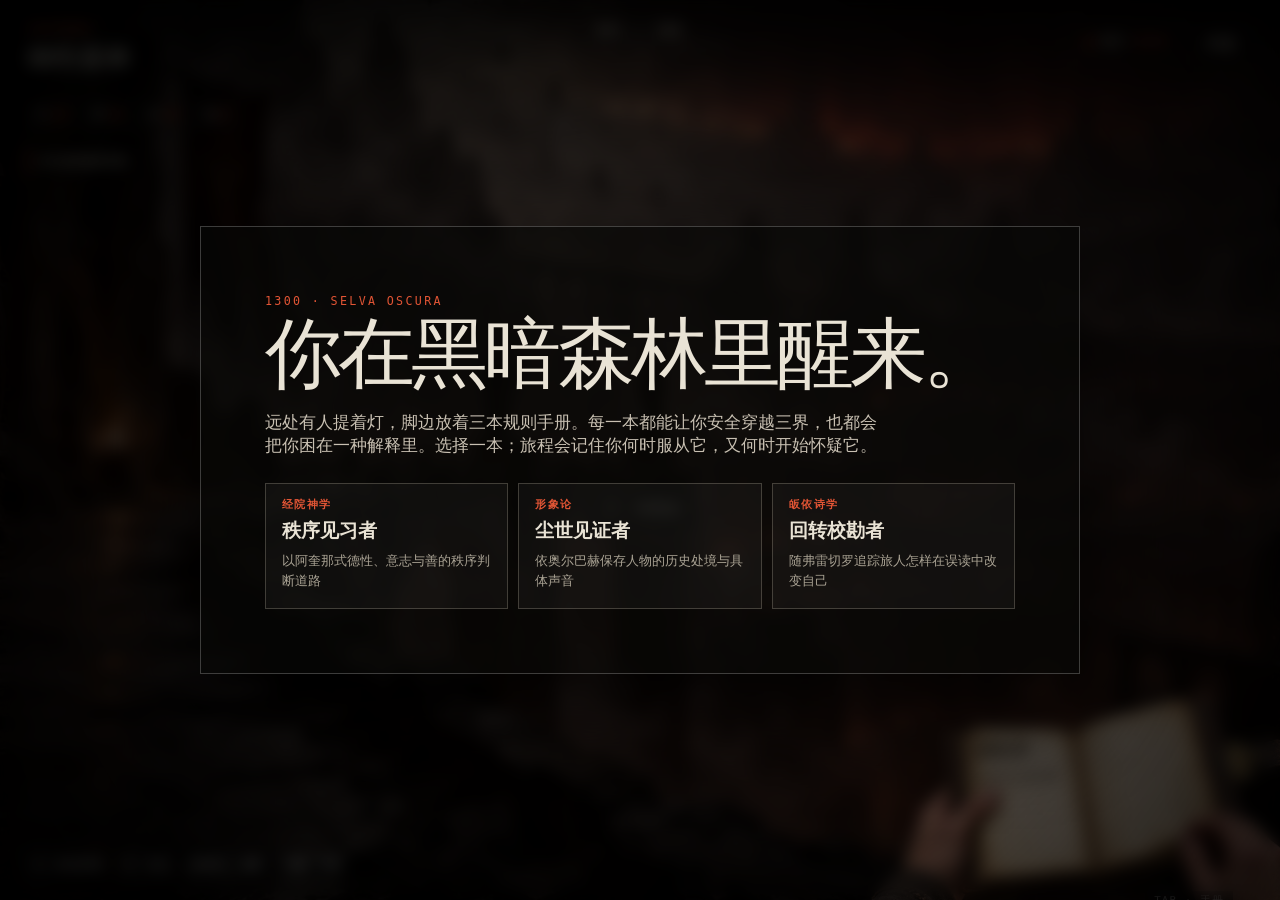
==== index.html @ 289b353b "Rewrite all canto narratives and school paths Reworks all 100 cantos into coherent scene-dialogue-ch" ====
<!doctype html>
<html lang="zh-CN">
<head>
  <meta charset="UTF-8" />
  <meta name="viewport" content="width=device-width, initial-scale=1" />
  <meta name="theme-color" content="#070706" />
  <meta name="description" content="第一人称《神曲》规则怪谈：100歌剧情演绎、人物对话、三语阅读、王维克中文全译与沉浸配乐。" />
  <title>进入此门者｜第一人称《神曲》旅程</title>
  <link rel="preload" as="image" href="assets/inferno-first-person.png" />
  <link rel="preload" as="image" href="assets/traveler-hands-manual.png" />
  <link rel="preload" as="image" href="assets/character-virgil.png" />
  <link rel="preload" as="image" href="assets/character-francesca-paolo.png" />
  <link rel="stylesheet" href="styles.css" />
  <link rel="stylesheet" href="immersive.css?v=20260920-interludes1" />
</head>
<body>
  <main class="game realm-inferno" id="game" aria-label="第一人称三界旅程">
    <div class="world" id="world" aria-hidden="true">
      <img class="world-image" id="worldImage" src="assets/inferno-first-person.png" alt="" />
      <canvas id="atmosphere"></canvas>
      <div class="depth-fog"></div><div class="vignette"></div>
    </div>

    <header class="hud-top">
      <div class="place"><span id="realmLabel">INFERNO</span><strong id="placeTitle">幽暗森林</strong></div>
      <div class="route"><span id="routeCount">001 / 100</span><i><b id="routeBar"></b></i></div>
      <div class="hud-actions">
        <button class="quiet-button sound-toggle" id="musicToggle" type="button" aria-pressed="true"><span class="sound-bars" aria-hidden="true"><i></i><i></i><i></i></span><b>配乐</b><em>开</em></button>
        <button class="quiet-button" id="openArchive" type="button">档案</button>
      </div>
    </header>

    <div class="status-orbit" aria-label="旅者状态"><span title="意志">意 <b id="willValue">55</b></span><span title="怜悯">悯 <b id="mercyValue">55</b></span><span title="辨识">识 <b id="insightValue">55</b></span><span class="burden-stat" title="旅途负担">负 <b id="burdenValue">0</b></span></div>
    <div class="school-orbit" id="schoolHud">尚未选择规则手册</div>
    <div class="reticle" aria-hidden="true"><i></i><i></i></div>

    <figure class="character-stage" id="characterStage" hidden>
      <img id="characterPortrait" src="assets/character-virgil.png" alt="" />
      <figcaption><span id="characterRole">引路人</span><strong id="characterName">维吉尔</strong></figcaption>
    </figure>

    <button class="world-prompt" id="worldPrompt" type="button"><span class="key">W</span><strong id="promptText">向前走</strong></button>

    <section class="encounter" id="encounterPanel" aria-live="polite" hidden>
      <div class="speaker-line"><span id="speakerName"></span><small id="encounterStage"></small></div>
      <div class="dialogue-trail" id="dialogueTrail"></div>
      <p class="spoken" id="spokenText"></p>
      <h1 id="encounterQuestion" hidden></h1>
      <div class="choices" id="choiceList" hidden></div>
      <div class="consequence" id="consequence" hidden>
        <p id="consequenceText"></p>
        <div><button class="text-button" id="showEvidence" type="button">翻阅本歌文本</button><button class="stay-button" id="acceptFate" type="button" hidden>留在此处</button><button class="continue-button" id="continueJourney" type="button"><span>W</span> 继续前行</button></div>
      </div>
    </section>

    <section class="interlude" id="interlude" aria-live="polite" hidden>
      <div class="interlude-rule"></div>
      <p id="interludeRoute"></p>
      <blockquote><q id="interludeQuote"></q><cite id="interludeSource"></cite></blockquote>
      <button id="interludeContinue" type="button"><span>W</span> 进入下一歌</button>
    </section>

    <button class="manual-rig" id="manualButton" type="button" aria-label="打开随身手册">
      <img src="assets/traveler-hands-manual.png" alt="你的双手正拿着一本打开的皮革手册" />
      <span class="manual-ink" id="manualInk"><b>旅程记录</b><em>尚未写入本歌判断</em></span><span class="manual-key">TAB · 手册</span>
    </button>

    <div class="movement-help"><span><b>W</b> 推进剧情</span><span><b>E</b> 交互</span><span><b>A/B/C</b> 选择</span><span><b>TAB</b> 手册</span></div>

    <aside class="compendium" id="compendium" hidden>
      <header><div><span>FIELD MANUAL</span><h2>随身手册</h2></div><button id="closeCompendium" type="button" aria-label="关闭手册">×</button></header>
      <nav aria-label="手册内容"><button class="is-active" data-panel="record" type="button">本歌记录</button><button data-panel="school" type="button">学派规则</button><button data-panel="text" type="button">三语阅读</button><button data-panel="map" type="button">百歌地图</button><button data-panel="sources" type="button">文献来源</button></nav>
      <div class="manual-panel is-active" data-manual-panel="record">
        <p class="folio" id="recordRef">INF. I</p><h3 id="recordTitle">幽暗森林</h3>
        <div class="record-dialogue" id="recordDialogue"></div>
        <p id="recordBody">本歌尚未作出判断。</p>
        <div class="school-verdict" id="schoolVerdict"><span>学派判词</span><p>选择身份后，手册会在这里留下批注。</p></div>
        <p class="fate-status" id="fateStatus">旅途负担 0 / 7</p>
        <div class="error-mark" id="errorMark" hidden><span>当前偏向</span><strong id="errorLabel"></strong></div>
      </div>
      <div class="manual-panel school-panel" data-manual-panel="school" hidden>
        <p class="folio">INTERPRETIVE PROTOCOL</p><h3 id="schoolName">学派规则</h3>
        <p class="school-scholar" id="schoolScholar"></p>
        <blockquote id="schoolThesis"></blockquote>
        <ol class="school-rules" id="schoolRules"></ol>
        <div class="school-ledger"><span id="schoolSafety"></span><span id="schoolDoubt"></span></div>
        <p class="school-warning" id="schoolWarning"></p>
      </div>
      <div class="manual-panel evidence-panel" data-manual-panel="text" hidden>
        <div class="evidence-heading"><div><p class="folio" id="textRef"></p><h3>三语阅读</h3></div><button class="text-button" id="toggleLines" type="button">展开意/英全歌</button></div>
        <details class="alignment-note"><summary>文本编排</summary><p id="alignmentState">100歌已核对</p></details>
        <section class="chinese-context"><span>本篇提要</span><p id="chineseExplanation"></p></section>
        <section class="chinese-translation" aria-labelledby="chineseTranslationTitle">
          <header><div><span id="chineseRef">王维克译 · 1949</span><h4 id="chineseTranslationTitle">散文体中文全译</h4></div><button class="text-button" id="toggleChinese" type="button">展开本篇译文</button></header>
          <p class="translation-method">王维克散文译 · 按本篇段落编排</p>
          <p class="translation-summary" id="chineseSummary"></p>
          <div class="chinese-text" id="chineseText"></div>
          <details class="translator-notes" id="translatorNotes" hidden><summary id="translatorNotesSummary">王维克译者注</summary><ol id="translatorNotesList"></ol></details>
        </section>
        <div class="language-headings" aria-hidden="true"><span>行号</span><span>意大利文原文</span><span>Longfellow 英译</span></div>
        <div class="lines" id="lineWindow"></div>
      </div>
      <div class="manual-panel" data-manual-panel="map" hidden><div class="map-head"><p>选择已抵达的歌；未抵达节点只显示标题。</p><span id="visitedCount"></span></div><div class="canto-map" id="cantoMap"></div></div>
      <div class="manual-panel sources" data-manual-panel="sources" hidden>
        <h3>版本与链接</h3>
        <p>原文、译文与研究资料入口。</p>
        <a href="https://www.gutenberg.org/ebooks/1000" target="_blank" rel="noreferrer"><strong>Project Gutenberg 1000</strong><span>意大利文《神曲》全文</span></a>
        <a href="https://www.gutenberg.org/ebooks/1004" target="_blank" rel="noreferrer"><strong>Project Gutenberg 1004</strong><span>Longfellow 英译全文</span></a>
        <a href="https://commons.wikimedia.org/wiki/File:NCL-9900010594_%E7%A5%9E%E6%9B%B2.pdf" target="_blank" rel="noreferrer"><strong>王维克译《神曲》</strong><span>商务印书馆1949年版公版扫描</span></a>
        <a href="https://www.cp.com.cn/ourselves/history/dsj.html" target="_blank" rel="noreferrer"><strong>商务印书馆大事记</strong><span>1939—1948年译本出版记录</span></a>
        <a href="https://icwar.bfsu.edu.cn/__local/C/5C/36/866BDBA2E367BA9104724E0DD99_2E299E2A_2F5A9C.pdf?e=.pdf" target="_blank" rel="noreferrer"><strong>汉译研究论文</strong><span>首个中文全译本及译本史说明</span></a>
        <a href="https://dante.princeton.edu/dante/pdp/commedia.html" target="_blank" rel="noreferrer"><strong>Princeton Dante Project</strong><span>原文、译文与评论入口</span></a>
        <a href="https://dante.dartmouth.edu/" target="_blank" rel="noreferrer"><strong>Dartmouth Dante Project</strong><span>历史评论数据库</span></a>
        <a href="https://plato.stanford.edu/entries/aquinas/" target="_blank" rel="noreferrer"><strong>Thomas Aquinas</strong><span>意志、德性与自由选择</span></a>
        <a href="https://dante.princeton.edu/cgi-bin/dante/DispMinorWork.pl?REF=XIII.20&amp;TITLE=Epist" target="_blank" rel="noreferrer"><strong>《致斯卡拉大亲王书》第十三封</strong><span>《神曲》的复义阅读传统</span></a>
        <a href="https://assets.press.princeton.edu/chapters/i10091.pdf" target="_blank" rel="noreferrer"><strong>Erich Auerbach</strong><span>形象论、历史现实与尘世人物</span></a>
        <a href="https://books.google.com/books/about/Dante.html?id=Bobx-kv6_KIC" target="_blank" rel="noreferrer"><strong>John Freccero</strong><span>《但丁：皈依的诗学》</span></a>
        <a href="https://www.gutenberg.org/files/8438/8438-h/8438-h" target="_blank" rel="noreferrer"><strong>亚里士多德《尼各马可伦理学》</strong><span>选择、德性与自由行动</span></a>
        <a href="https://www.gutenberg.org/cache/epub/3296/pg3296.html" target="_blank" rel="noreferrer"><strong>奥古斯丁《忏悔录》</strong><span>欲望、记忆与心灵回转</span></a>
        <a href="https://www.gutenberg.org/files/14328/14328-h/14328-h.htm" target="_blank" rel="noreferrer"><strong>波爱修斯《哲学的慰藉》</strong><span>命运、自由与善的秩序</span></a>
        <details class="method-note"><summary>版本说明</summary><p>意大利文与英文按篇、歌、行编排，共14,233行；王维克散文译按篇、段落编排，收录100篇、961段正文与1,691条译者注。人物与场景为依据原著空间和服饰语境制作的当代重构。</p></details>
      </div>
    </aside>

    <div class="role-gate" id="roleGate" role="dialog" aria-modal="true" aria-labelledby="gateTitle">
      <div class="gate-card"><span class="gate-kicker">1300 · SELVA OSCURA</span><h1 id="gateTitle">你在黑暗森林里醒来。</h1><p>远处有人提着灯，脚边放着三本规则手册。每一本都能让你安全穿越三界，也都会把你困在一种解释里。选择一本；旅程会记住你何时服从它，又何时开始怀疑它。</p><div class="roles"><button data-role="wanderer" type="button"><small>经院神学</small><strong>秩序见习者</strong><span>以阿奎那式德性、意志与善的秩序判断道路</span></button><button data-role="witness" type="button"><small>形象论</small><strong>尘世见证者</strong><span>依奥尔巴赫保存人物的历史处境与具体声音</span></button><button data-role="reader" type="button"><small>皈依诗学</small><strong>回转校勘者</strong><span>随弗雷切罗追踪旅人怎样在误读中改变自己</span></button></div></div>
    </div>
  </main>
  <script src="encounters.js?v=20260921-narrative1"></script><script src="app.js?v=20260921-narrative1"></script>
</body>
</html>
---- styles.css ----
:root{color-scheme:dark;--paper:#e9e3d5;--dim:#aaa394;--ink:#090908;--glass:rgba(9,9,8,.68);--line:rgba(235,226,205,.22);--accent:#e25535;--look-x:0px;--look-y:0px}*{box-sizing:border-box}html,body{margin:0;width:100%;height:100%;overflow:hidden;background:#050505;color:var(--paper);font-family:"Songti SC","Noto Serif CJK SC",Georgia,serif}button{font:inherit}.game{position:relative;width:100%;height:100svh;overflow:hidden;isolation:isolate;background:#080706}.game.realm-purgatorio{--accent:#e8ad54}.game.realm-paradiso{--accent:#f1dfad;--paper:#fffdf5;--dim:#d6d1c6}.world{position:absolute;inset:-4%;z-index:-2;overflow:hidden;transform:translate3d(var(--look-x),var(--look-y),0) scale(1.05);transition:transform .16s ease-out}.world-image{width:100%;height:100%;object-fit:cover;filter:saturate(.84) contrast(1.08) brightness(.68);transform:scale(1.03);animation:world-breathe 16s ease-in-out infinite alternate}.realm-purgatorio .world-image{filter:saturate(.88) contrast(1.02) brightness(.8)}.realm-paradiso .world-image{filter:saturate(.78) contrast(.97) brightness(.92)}.game.is-walking .world{animation:camera-step 1.15s cubic-bezier(.2,.7,.2,1)}#atmosphere{position:absolute;inset:0;width:100%;height:100%;opacity:.62}.depth-fog{position:absolute;inset:0;background:linear-gradient(180deg,rgba(2,2,2,.45),transparent 32%,transparent 60%,rgba(2,2,2,.62)),radial-gradient(circle at 50% 45%,transparent 28%,rgba(0,0,0,.38) 92%)}.vignette{position:absolute;inset:0;box-shadow:inset 0 0 18vw 6vw rgba(0,0,0,.58);pointer-events:none}.hud-top{position:absolute;top:0;left:0;right:0;z-index:8;display:grid;grid-template-columns:1fr auto 1fr;align-items:start;padding:1.5rem 1.7rem;background:linear-gradient(180deg,rgba(0,0,0,.6),transparent);text-shadow:0 2px 12px #000}.place span,.place strong{display:block}.place span{color:var(--accent);font:600 .73rem/1 ui-monospace,monospace;letter-spacing:.2em}.place strong{margin-top:.3rem;font-size:clamp(1.25rem,2vw,2.2rem);font-weight:500}.route{justify-self:center;display:grid;gap:.45rem;min-width:180px;text-align:center}.route span{font:.75rem/1 ui-monospace,monospace;letter-spacing:.2em}.route i{height:2px;background:rgba(255,255,255,.16);overflow:hidden}.route b{display:block;width:1%;height:100%;background:var(--accent);box-shadow:0 0 10px var(--accent);transition:width .5s ease}.quiet-button{justify-self:end;padding:.55rem .85rem;border:1px solid var(--line);background:rgba(0,0,0,.28);backdrop-filter:blur(10px);color:var(--paper);cursor:pointer}.quiet-button:hover{border-color:var(--accent)}.status-orbit{position:absolute;top:6.3rem;left:1.7rem;z-index:7;display:flex;gap:.45rem}.status-orbit span{display:grid;grid-template-columns:auto auto;gap:.3rem;align-items:center;padding:.35rem .5rem;border:1px solid var(--line);background:rgba(0,0,0,.34);backdrop-filter:blur(8px);font-size:.72rem}.status-orbit b{font-family:ui-monospace,monospace;color:var(--accent)}.reticle{position:absolute;left:50%;top:46%;z-index:5;width:22px;height:22px;transform:translate(-50%,-50%);opacity:.72}.reticle i{position:absolute;background:rgba(255,255,255,.8);box-shadow:0 0 8px #fff}.reticle i:first-child{left:10px;top:3px;width:1px;height:16px}.reticle i:last-child{left:3px;top:10px;width:16px;height:1px}.world-prompt{position:absolute;left:50%;top:54%;z-index:8;display:flex;align-items:center;gap:.7rem;transform:translateX(-50%);padding:.55rem .9rem;border:1px solid rgba(255,255,255,.28);background:rgba(5,5,5,.58);backdrop-filter:blur(10px);color:var(--paper);cursor:pointer;animation:prompt-pulse 2.5s ease infinite}.world-prompt:hover{border-color:var(--accent)}.world-prompt .key{display:grid;width:1.65rem;height:1.65rem;place-items:center;border:1px solid rgba(255,255,255,.38);font:700 .72rem/1 ui-monospace,monospace}.world-prompt strong{font-size:.88rem;letter-spacing:.08em}.encounter{position:absolute;left:50%;bottom:2rem;z-index:10;width:min(850px,calc(100% - 3rem));transform:translateX(-50%);padding:1.1rem 1.3rem 1.2rem;border-top:2px solid var(--accent);background:linear-gradient(110deg,rgba(7,7,6,.94),rgba(9,8,7,.76));box-shadow:0 22px 90px rgba(0,0,0,.62);backdrop-filter:blur(18px);animation:panel-rise .35s ease}.encounter[hidden]{display:none}.speaker-line{display:flex;justify-content:space-between;gap:1rem;color:var(--accent);font:.75rem/1.2 ui-monospace,monospace;letter-spacing:.12em}.speaker-line small{color:var(--dim)}.spoken{margin:.65rem 0 .3rem;font-size:clamp(1.02rem,1.45vw,1.22rem);line-height:1.72}.encounter h1{margin:.9rem 0 .8rem;font-size:clamp(1.25rem,2vw,1.75rem);font-weight:500;line-height:1.45}.choices{display:grid;grid-template-columns:repeat(3,1fr);gap:.55rem}.choices[hidden],.consequence[hidden]{display:none}.choice{position:relative;min-height:94px;padding:.75rem .8rem .7rem 2.45rem;border:1px solid var(--line);background:rgba(255,255,255,.035);color:var(--paper);text-align:left;cursor:pointer;line-height:1.45}.choice:hover,.choice:focus-visible{border-color:var(--accent);background:rgba(255,255,255,.08);outline:none}.choice span{position:absolute;top:.72rem;left:.72rem;color:var(--accent);font:700 .75rem/1 ui-monospace,monospace}.choice strong{font-size:.95rem;font-weight:500}.consequence{margin-top:.8rem;padding-top:.75rem;border-top:1px solid var(--line)}.consequence p{margin:0 0 .75rem;color:#d7d0c1;line-height:1.65}.consequence>div{display:flex;justify-content:space-between;gap:1rem}.text-button{padding:.55rem 0;border:0;background:none;color:var(--dim);cursor:pointer}.text-button:hover{color:var(--paper)}.continue-button{padding:.6rem 1rem;border:1px solid var(--accent);background:var(--accent);color:#100b07;font-weight:700;cursor:pointer}.manual-rig{position:absolute;right:-1.5vw;bottom:-5.5vw;z-index:6;width:min(47vw,740px);padding:0;border:0;background:transparent;color:inherit;cursor:pointer;filter:drop-shadow(0 20px 35px rgba(0,0,0,.7));transform-origin:75% 92%;transition:transform .3s ease,filter .3s ease}.manual-rig:hover{transform:translateY(-8px) rotate(-.4deg);filter:drop-shadow(0 24px 45px rgba(0,0,0,.8))}.manual-rig img{display:block;width:100%;height:auto}.manual-ink{position:absolute;left:46.5%;top:32%;width:28%;transform:rotate(-1.7deg);color:#342719;text-align:left;text-shadow:none}.manual-ink b,.manual-ink em{display:block}.manual-ink b{font-size:clamp(.7rem,1.05vw,1rem);border-bottom:1px solid rgba(54,39,24,.35);padding-bottom:.25rem}.manual-ink em{margin-top:.4rem;font-size:clamp(.55rem,.82vw,.78rem);font-style:normal;line-height:1.45}.manual-key{position:absolute;right:11%;bottom:17%;padding:.35rem .55rem;background:rgba(0,0,0,.62);color:#eee;font:.68rem/1 ui-monospace,monospace;letter-spacing:.1em}.movement-help{position:absolute;left:1.7rem;bottom:1.5rem;z-index:7;display:flex;gap:1rem;color:rgba(255,255,255,.68);font:600 .7rem/1 ui-monospace,monospace;letter-spacing:.08em}.movement-help span{display:flex;align-items:center;gap:.3rem}.movement-help b{display:grid;min-width:1.45rem;height:1.45rem;padding:0 .25rem;place-items:center;border:1px solid rgba(255,255,255,.28);color:#fff}.compendium{position:absolute;inset:1.2rem 1.2rem 1.2rem auto;z-index:20;width:min(650px,calc(100% - 2.4rem));overflow:auto;border:1px solid rgba(99,76,42,.65);background:linear-gradient(90deg,#d9c9a8,#efe3c9 52%,#d8c5a3);color:#2b2117;box-shadow:0 30px 100px #000;animation:book-open .38s ease}.compendium[hidden]{display:none}.compendium:before{content:"";position:absolute;left:50%;top:0;bottom:0;width:1px;background:rgba(80,57,32,.2);box-shadow:0 0 24px 6px rgba(57,42,27,.16)}.compendium header{position:relative;z-index:1;display:flex;justify-content:space-between;align-items:flex-start;padding:1.5rem 1.7rem .8rem;border-bottom:1px solid rgba(60,43,26,.25)}.compendium header span{font:.68rem/1 ui-monospace,monospace;letter-spacing:.18em}.compendium h2{margin:.2rem 0 0;font-size:2rem;font-weight:500}.compendium header button{border:0;background:none;color:#2b2117;font-size:2rem;cursor:pointer}.compendium nav{position:relative;z-index:1;display:grid;grid-template-columns:repeat(4,1fr);border-bottom:1px solid rgba(60,43,26,.22)}.compendium nav button{padding:.75rem .4rem;border:0;border-right:1px solid rgba(60,43,26,.15);background:transparent;color:#685943;cursor:pointer}.compendium nav button.is-active{background:rgba(67,47,27,.11);color:#20170e}.manual-panel{position:relative;z-index:1;padding:1.7rem;min-height:calc(100% - 140px)}.manual-panel[hidden]{display:none}.folio{margin:0;color:#7b3a28;font:700 .72rem/1 ui-monospace,monospace;letter-spacing:.14em}.manual-panel h3{margin:.45rem 0 .8rem;font-size:1.65rem;font-weight:500}.manual-panel>p{line-height:1.75}.error-mark{display:grid;gap:.2rem;margin-top:1.5rem;padding:1rem;border:1px solid rgba(91,38,25,.3)}.error-mark span{font-size:.72rem;color:#795a45}.error-mark strong{color:#8a3523}.evidence-heading,.map-head{display:flex;justify-content:space-between;gap:1rem;align-items:flex-start}.compendium .text-button{color:#73503c}.lines{display:grid;gap:.5rem}.line{display:grid;grid-template-columns:2.6rem 1fr 1fr;gap:.75rem;padding:.6rem 0;border-top:1px solid rgba(60,43,26,.16)}.line span{font:.68rem/1.4 ui-monospace,monospace;color:#7b6048}.line p{margin:0;font-size:.82rem;line-height:1.5}.line .en{color:#6f614f}.canto-map{display:grid;grid-template-columns:repeat(10,1fr);gap:.35rem;margin-top:1rem}.canto-map button{aspect-ratio:1;border:1px solid rgba(60,43,26,.25);background:rgba(255,255,255,.17);color:#433422;cursor:pointer;font:700 .68rem/1 ui-monospace,monospace}.canto-map button.visited{background:#58432f;color:#f3e7d0}.canto-map button.current{outline:2px solid #9c3e2c;outline-offset:1px}.sources a{display:flex;justify-content:space-between;gap:1rem;padding:.8rem 0;border-top:1px solid rgba(60,43,26,.18);color:#2b2117;text-decoration:none}.sources a span{color:#74644e;font-size:.78rem}.source-note{font-size:.78rem;color:#685a47}.role-gate{position:absolute;inset:0;z-index:30;display:grid;place-items:center;padding:2rem;background:radial-gradient(circle at center,rgba(0,0,0,.35),rgba(0,0,0,.86));backdrop-filter:blur(8px)}.role-gate[hidden]{display:none}.gate-card{width:min(880px,100%);padding:clamp(1.5rem,5vw,4rem);border:1px solid rgba(255,255,255,.22);background:rgba(7,7,6,.76);box-shadow:0 30px 120px #000}.gate-kicker{color:var(--accent);font:.73rem/1 ui-monospace,monospace;letter-spacing:.2em}.gate-card h1{margin:.5rem 0 .7rem;font-size:clamp(2.6rem,6vw,6rem);font-weight:500;letter-spacing:-.05em;line-height:1}.gate-card>p{max-width:620px;color:#c8c0b2;font-size:1.05rem}.roles{display:grid;grid-template-columns:repeat(3,1fr);gap:.65rem;margin-top:1.6rem}.roles button{min-height:125px;padding:1rem;border:1px solid var(--line);background:rgba(255,255,255,.035);color:var(--paper);text-align:left;cursor:pointer}.roles button:hover{border-color:var(--accent);transform:translateY(-3px)}.roles strong,.roles span{display:block}.roles strong{font-size:1.2rem}.roles span{margin-top:.45rem;color:var(--dim);font-size:.82rem}@keyframes world-breathe{from{transform:scale(1.03) translate3d(-.3%,0,0)}to{transform:scale(1.09) translate3d(.8%,-.6%,0)}}@keyframes camera-step{0%{transform:translate3d(var(--look-x),var(--look-y),0) scale(1.05)}26%{transform:translate3d(var(--look-x),calc(var(--look-y) + 14px),0) scale(1.11)}55%{transform:translate3d(var(--look-x),calc(var(--look-y) - 8px),0) scale(1.16);filter:blur(1px)}100%{transform:translate3d(var(--look-x),var(--look-y),0) scale(1.07)}}@keyframes prompt-pulse{50%{transform:translateX(-50%) scale(1.035);border-color:var(--accent)}}@keyframes panel-rise{from{opacity:0;transform:translate(-50%,20px)}to{opacity:1;transform:translate(-50%,0)}}@keyframes book-open{from{opacity:0;transform:perspective(1200px) rotateY(12deg) translateX(30px)}to{opacity:1;transform:none}}@media(max-width:850px){.hud-top{padding:1rem;grid-template-columns:1fr auto}.route{position:absolute;top:4.8rem;left:1rem;right:1rem;min-width:0}.quiet-button{grid-column:2}.status-orbit{top:6.2rem;left:1rem}.manual-rig{width:72vw;right:-8vw;bottom:-4vw}.movement-help{left:1rem;bottom:1rem}.encounter{bottom:1rem;width:calc(100% - 2rem)}.choices{grid-template-columns:1fr}.choice{min-height:62px}.roles{grid-template-columns:1fr}.roles button{min-height:82px}.gate-card h1{font-size:clamp(2.3rem,12vw,4rem)}.compendium{inset:.5rem;width:calc(100% - 1rem)}.canto-map{grid-template-columns:repeat(8,1fr)}}@media(max-width:560px){.place strong{font-size:1.05rem}.status-orbit{display:none}.manual-rig{width:92vw;right:-24vw;bottom:-6vw}.manual-ink{display:none}.movement-help span:nth-child(2){display:none}.encounter{max-height:62vh;overflow:auto}.encounter h1{font-size:1.18rem}.spoken{font-size:.96rem}.compendium nav{grid-template-columns:1fr 1fr}.line{grid-template-columns:2rem 1fr}.line .en{grid-column:2}.canto-map{grid-template-columns:repeat(7,1fr)}}@media(prefers-reduced-motion:reduce){*{animation:none!important;transition:none!important}.world{transform:none}.world-image{transform:none}}
---- immersive.css ----
.hud-actions {
  justify-self: end;
  display: flex;
  gap: .5rem;
  align-items: flex-start;
}

.hud-actions .quiet-button { justify-self: auto; }

.sound-toggle {
  display: flex;
  align-items: center;
  gap: .42rem;
}

.sound-toggle b,
.sound-toggle em {
  font-size: .72rem;
  font-style: normal;
  font-weight: 500;
}

.sound-toggle em { color: var(--accent); }
.sound-toggle.is-off { opacity: .58; }

.sound-bars {
  display: flex;
  align-items: flex-end;
  gap: 2px;
  width: 13px;
  height: 12px;
}

.sound-bars i {
  display: block;
  width: 2px;
  background: var(--accent);
  animation: sound-bar .9s ease-in-out infinite alternate;
}

.sound-bars i:nth-child(1) { height: 45%; }
.sound-bars i:nth-child(2) { height: 100%; animation-delay: -.35s; }
.sound-bars i:nth-child(3) { height: 68%; animation-delay: -.6s; }
.sound-toggle.is-off .sound-bars i { height: 2px; animation: none; }
.world-prompt[hidden] { display: none; }
.burden-stat b { color: #ff7257; }
.school-orbit { position: absolute; top: 9.25rem; left: 1.7rem; z-index: 7; max-width: 25rem; padding: .4rem .55rem; border-left: 2px solid var(--accent); background: rgba(0,0,0,.38); color: var(--dim); font: 700 .68rem/1.4 ui-monospace,monospace; backdrop-filter: blur(8px); }
.game.is-burdened .vignette { box-shadow: inset 0 0 20vw 7vw rgba(85, 10, 5, .68); }
.game.is-burdened .world-image { filter: saturate(.72) contrast(1.12) brightness(.62); }

.character-stage {
  position: absolute;
  left: 2.5vw;
  bottom: -3vh;
  z-index: 4;
  width: min(35vw, 520px);
  height: 78vh;
  margin: 0;
  pointer-events: none;
  filter: drop-shadow(0 28px 35px rgba(0, 0, 0, .72));
}

.character-stage[hidden] { display: none; }

.character-stage img {
  display: block;
  width: 100%;
  height: 100%;
  object-fit: contain;
  object-position: center bottom;
}

.character-stage figcaption {
  position: absolute;
  left: 10%;
  bottom: 19%;
  display: grid;
  gap: .18rem;
  padding: .55rem .75rem;
  border-left: 2px solid var(--accent);
  background: rgba(4, 4, 4, .7);
  backdrop-filter: blur(10px);
  text-shadow: 0 2px 8px #000;
}

.character-stage figcaption span {
  color: var(--accent);
  font: 600 .64rem/1 ui-monospace, monospace;
  letter-spacing: .12em;
}

.character-stage figcaption strong { font-size: 1rem; font-weight: 500; }
.character-stage.is-entering { animation: character-enter .52s cubic-bezier(.2, .75, .2, 1) both; }

.dialogue-trail {
  display: grid;
  gap: .32rem;
  margin: .55rem 0 .2rem;
}

.dialogue-trail:empty { display: none; }

.dialogue-trail p {
  display: grid;
  grid-template-columns: 6rem 1fr;
  gap: .65rem;
  margin: 0;
  padding: .28rem 0;
  border-bottom: 1px solid rgba(255, 255, 255, .08);
  color: var(--dim);
  font-size: .79rem;
  line-height: 1.5;
}

.dialogue-trail b { color: var(--accent); font-weight: 500; }
.dialogue-trail span { overflow: hidden; text-overflow: ellipsis; white-space: nowrap; }

.interlude {
  position: absolute;
  inset: 0;
  z-index: 18;
  display: grid;
  place-content: center;
  justify-items: center;
  gap: 1.25rem;
  padding: 2rem;
  background: radial-gradient(circle at 50% 48%, rgba(18,16,13,.72), rgba(2,2,2,.97) 72%);
  text-align: center;
  backdrop-filter: blur(9px);
  animation: interlude-in .8s ease both;
}
.interlude[hidden] { display: none; }
.interlude-rule { width: min(16rem,55vw); height: 1px; background: linear-gradient(90deg,transparent,var(--accent),transparent); box-shadow: 0 0 18px var(--accent); }
.interlude > p { margin: 0; color: var(--dim); font: 600 .68rem/1.5 ui-monospace,monospace; letter-spacing: .1em; }
.interlude blockquote { display: grid; gap: 1rem; width: min(760px,88vw); margin: .6rem 0; }
.interlude q { color: var(--paper); font-size: clamp(1.5rem,3.2vw,3.1rem); line-height: 1.42; text-wrap: balance; text-shadow: 0 4px 28px rgba(0,0,0,.85); }
.interlude cite { color: var(--accent); font-size: .8rem; font-style: normal; letter-spacing: .08em; }
.interlude button { margin-top: .5rem; padding: .65rem 1rem; border: 1px solid rgba(255,255,255,.25); background: rgba(255,255,255,.04); color: var(--paper); cursor: pointer; }
.interlude button:hover { border-color: var(--accent); }
.interlude button span { display: inline-grid; width: 1.45rem; height: 1.45rem; margin-right: .4rem; place-items: center; border: 1px solid rgba(255,255,255,.3); font: 700 .68rem/1 ui-monospace,monospace; }
.game:has(.interlude:not([hidden])) .hud-top,
.game:has(.interlude:not([hidden])) .status-orbit,
.game:has(.interlude:not([hidden])) .school-orbit,
.game:has(.interlude:not([hidden])) .manual-rig,
.game:has(.interlude:not([hidden])) .movement-help { opacity: 0; pointer-events: none; transition: opacity .35s ease; }

.continue-button span {
  display: inline-grid;
  min-width: 1.25rem;
  height: 1.25rem;
  margin-right: .35rem;
  place-items: center;
  border: 1px solid rgba(0, 0, 0, .35);
  font: .65rem/1 ui-monospace, monospace;
}

.stay-button {
  padding: .6rem .85rem;
  border: 1px solid rgba(226, 85, 53, .55);
  background: transparent;
  color: #e9b2a4;
  cursor: pointer;
}
.stay-button:hover { border-color: var(--accent); color: var(--paper); }
.stay-button[hidden] { display: none; }

/* During dialogue, collapse the carried manual into a compact tab so it never
   covers testimony or choices while remaining immediately reachable. */
body:has(.encounter:not([hidden])) .manual-rig {
  z-index: 12;
  top: 7.2rem;
  right: 1.25rem;
  bottom: auto;
  width: auto;
  filter: none;
  transform: none;
}

body:has(.encounter:not([hidden])) .manual-rig:hover { transform: translateY(-2px); filter: none; }
body:has(.encounter:not([hidden])) .manual-rig img,
body:has(.encounter:not([hidden])) .manual-rig .manual-ink { display: none; }
body:has(.encounter:not([hidden])) .manual-rig .manual-key {
  position: static;
  display: block;
  right: auto;
  bottom: auto;
  padding: .58rem .72rem;
  border: 1px solid var(--line);
  background: rgba(5, 5, 5, .72);
  backdrop-filter: blur(10px);
}
body:has(.compendium:not([hidden])) .manual-rig { visibility: hidden; }

.record-dialogue {
  display: grid;
  gap: .55rem;
  margin: 1rem 0;
  padding: 1rem 0;
  border-top: 1px solid rgba(60, 43, 26, .18);
  border-bottom: 1px solid rgba(60, 43, 26, .18);
}

.record-dialogue p {
  display: grid;
  grid-template-columns: 6.5rem 1fr;
  gap: .7rem;
  margin: 0;
  font-size: .86rem;
  line-height: 1.65;
}

.record-dialogue b { color: #8b3e2a; font-weight: 600; }
.record-dialogue span { color: #584b3a; }
.fate-status { margin-top: 1rem; padding-top: .7rem; border-top: 1px solid rgba(60, 43, 26, .18); color: #8b3e2a; font: 700 .72rem/1.4 ui-monospace, monospace; }
.compendium nav { grid-template-columns: repeat(5, 1fr); }
.roles small, .roles strong, .roles span { display: block; }
.roles small { margin-bottom: .45rem; color: var(--accent); font: 700 .68rem/1 ui-monospace, monospace; letter-spacing: .12em; }
.roles span { line-height: 1.55; }
.school-verdict { margin: 1rem 0; padding: .85rem 1rem; border-left: 3px solid #8b3e2a; background: rgba(84, 54, 27, .08); }
.school-verdict span { color: #8b3e2a; font: 700 .68rem/1 ui-monospace, monospace; letter-spacing: .1em; }
.school-verdict p { margin: .45rem 0 0; color: #4d3d2d; font-size: .84rem; line-height: 1.7; }
.school-scholar { margin: -.45rem 0 1rem; color: #80634a; font-size: .8rem; }
.school-panel blockquote { margin: 0 0 1.2rem; padding: .9rem 1rem; border-left: 3px solid #8b3e2a; background: rgba(84,54,27,.08); color: #4a3928; line-height: 1.75; }
.school-rules { display: grid; gap: .55rem; margin: 0; padding: 0; list-style: none; counter-reset: rules; }
.school-rules li { position: relative; padding: .75rem .8rem .75rem 3rem; border: 1px solid rgba(67,47,27,.2); color: #493a2b; line-height: 1.6; counter-increment: rules; }
.school-rules li:before { content: counter(rules, upper-roman); position: absolute; left: .85rem; top: .82rem; color: #8b3e2a; font: 700 .7rem/1 ui-monospace,monospace; }
.school-ledger { display: grid; grid-template-columns: 1fr 1fr; gap: .6rem; margin-top: 1rem; }
.school-ledger span { padding: .7rem; border: 1px solid rgba(67,47,27,.2); color: #6b513a; font: 700 .72rem/1.4 ui-monospace,monospace; }
.school-warning { color: #72513b; font-size: .78rem; }

.alignment-note,
.method-note {
  margin: .25rem 0 1rem;
  border-top: 1px solid rgba(67, 47, 27, .18);
  border-bottom: 1px solid rgba(67, 47, 27, .18);
  color: #705d47;
}

.alignment-note summary,
.method-note summary { padding: .58rem 0; cursor: pointer; font-size: .74rem; }
.alignment-note p,
.method-note p { margin: 0; padding: 0 0 .75rem; font-size: .76rem; line-height: 1.65; }

.chinese-context {
  margin: 0 0 1.25rem;
  padding: 1rem 1.05rem;
  border-left: 3px solid #8f3b27;
  background: rgba(85, 57, 30, .08);
}

.chinese-context span {
  color: #8b3e2a;
  font: 700 .7rem/1 ui-monospace, monospace;
  letter-spacing: .1em;
}

.chinese-context p {
  margin: .48rem 0 0;
  color: #493b2c;
  font-size: .92rem;
  line-height: 1.72;
}

.chinese-translation {
  margin: 0 0 1.25rem;
  padding: 1rem 1.05rem;
  border: 1px solid rgba(67, 47, 27, .24);
  background: rgba(255, 252, 239, .34);
}

.chinese-translation header {
  display: flex;
  justify-content: space-between;
  gap: 1rem;
  align-items: flex-start;
  padding: 0 0 .7rem;
  border: 0;
}

.chinese-translation header span {
  color: #8b3e2a;
  font: 700 .68rem/1 ui-monospace, monospace;
  letter-spacing: .08em;
}

.chinese-translation header button {
  flex: 0 0 auto;
  padding: .3rem 0;
  font-size: .78rem;
  line-height: 1.4;
  white-space: nowrap;
}

.chinese-translation h4 { margin: .3rem 0 0; font-size: 1.15rem; font-weight: 600; }
.translation-method { margin: 0; color: #715f49; font-size: .76rem; line-height: 1.6; }
.translation-summary { margin: .7rem 0; padding: .55rem .7rem; background: rgba(83, 55, 29, .07); color: #5d4934; font-size: .8rem; line-height: 1.6; }
.chinese-text p { margin: 0; padding: .72rem 0; border-top: 1px solid rgba(60, 43, 26, .12); color: #31261b; font-size: .92rem; line-height: 1.9; text-align: justify; }
.chinese-text sup { margin-left: .28rem; color: #8b3e2a; font: 700 .64rem/1 ui-monospace, monospace; }
.translator-notes { margin-top: .7rem; border-top: 1px solid rgba(60, 43, 26, .2); color: #5f4d38; }
.translator-notes[hidden] { display: none; }
.translator-notes summary { padding: .75rem 0 .35rem; cursor: pointer; color: #7d3323; font-size: .78rem; font-weight: 700; }
.translator-notes ol { margin: .3rem 0 0; padding-left: 1.7rem; }
.translator-notes li { padding: .32rem 0; font-size: .76rem; line-height: 1.65; }

.language-headings,
.tercet {
  display: grid;
  grid-template-columns: 7rem 1fr 1fr;
  gap: .8rem;
}

.language-headings {
  padding: .55rem 0;
  color: #80684f;
  font: 700 .68rem/1 ui-monospace, monospace;
  letter-spacing: .08em;
}

.tercet {
  padding: .8rem 0;
  border-top: 1px solid rgba(60, 43, 26, .18);
}

.line-ref { color: #8b3e2a; font: 700 .68rem/1.5 ui-monospace, monospace; }
.tercet div { min-width: 0; }
.tercet p { margin: 0 0 .28rem; font-size: .84rem; line-height: 1.48; }
.tercet div:last-child { color: #6d5d4a; }

@keyframes sound-bar { to { height: 22%; } }
@keyframes character-enter {
  from { opacity: 0; transform: translateX(-36px) scale(.97); }
  to { opacity: 1; transform: none; }
}
@keyframes interlude-in {
  from { opacity: 0; filter: blur(8px); }
  to { opacity: 1; filter: none; }
}

@media (max-width: 900px) {
  .hud-actions { grid-column: 2; }
  .character-stage { left: -5vw; bottom: 2vh; width: min(48vw, 440px); height: 65vh; }
  .dialogue-trail p { grid-template-columns: 5rem 1fr; }
  .language-headings, .tercet { grid-template-columns: 5.2rem 1fr 1fr; }
}

@media (max-width: 650px) {
  .compendium { position: fixed; inset: .5rem; width: auto; }
  .hud-actions { gap: .25rem; }
  .sound-toggle b { display: none; }
  .character-stage { left: -20vw; bottom: 6vh; width: 78vw; height: 56vh; opacity: .72; }
  .character-stage figcaption { left: 28%; bottom: 7%; }
  .dialogue-trail p { grid-template-columns: 4.5rem 1fr; }
  .language-headings { display: none; }
  .tercet { grid-template-columns: 3.8rem 1fr; gap: .5rem; }
  .tercet div:last-child { grid-column: 2; padding-top: .25rem; border-top: 1px dashed rgba(60, 43, 26, .14); }
  .record-dialogue p { grid-template-columns: 5rem 1fr; }
  .compendium nav { grid-template-columns: repeat(3, 1fr); }
  .school-orbit { top: 8.9rem; left: 1rem; max-width: 70vw; }
  body:has(.encounter:not([hidden])) .manual-rig {
    top: 6.8rem;
    right: .75rem;
    bottom: auto;
    width: auto;
  }
}
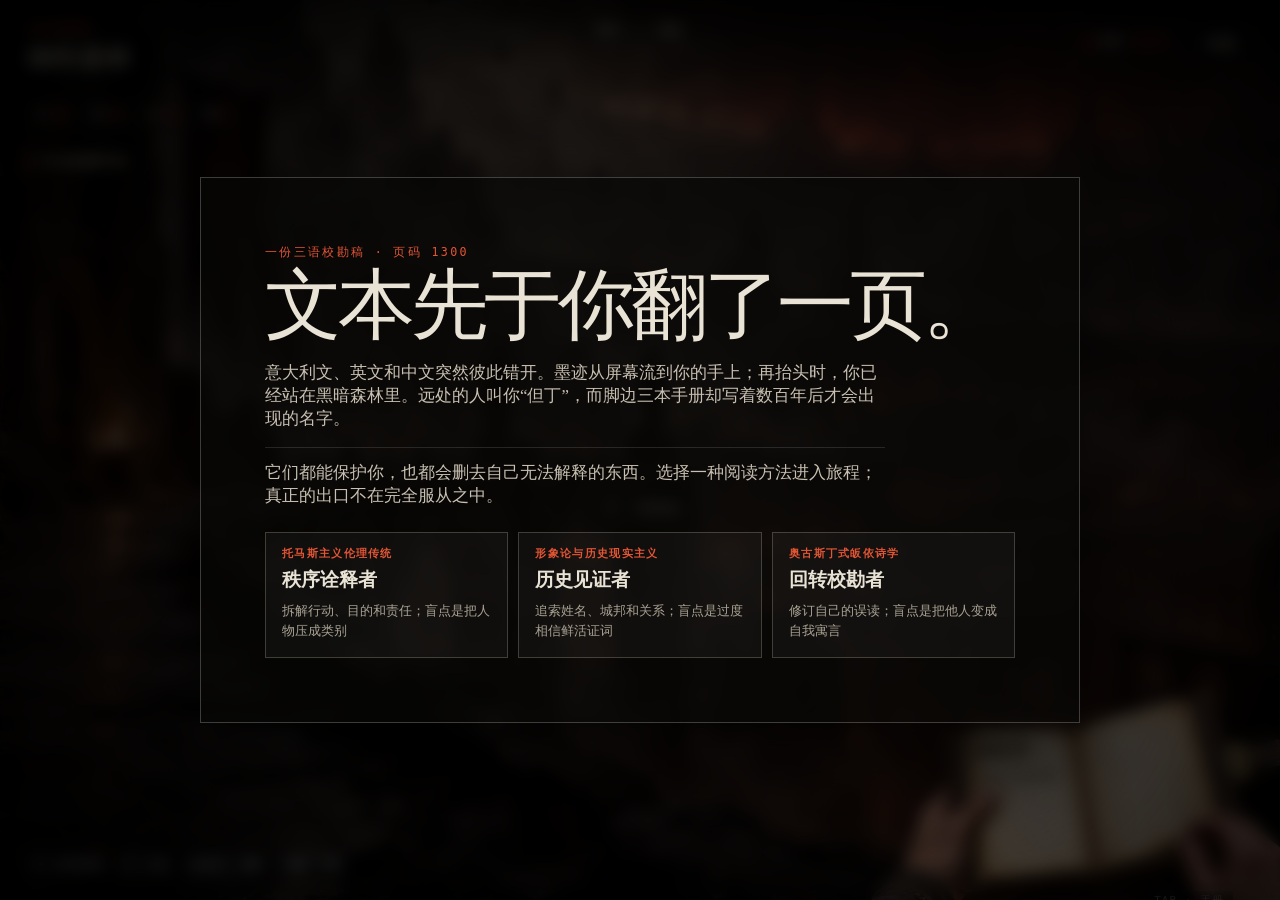
==== commit e6dee436: "Add Inferno V 3D vertical slice" ====
--- a/index.html
+++ b/index.html
@@ -4,19 +4,20 @@
   <meta charset="UTF-8" />
   <meta name="viewport" content="width=device-width, initial-scale=1" />
   <meta name="theme-color" content="#070706" />
-  <meta name="description" content="第一人称《神曲》规则怪谈：100歌剧情演绎、人物对话、三语阅读、王维克中文全译与沉浸配乐。" />
+  <meta name="description" content="第一人称《神曲》规则怪谈：100歌剧情演绎、三种解释传统、跨歌后果、三语阅读与王维克中文全译。" />
   <title>进入此门者｜第一人称《神曲》旅程</title>
   <link rel="preload" as="image" href="assets/inferno-first-person.png" />
   <link rel="preload" as="image" href="assets/traveler-hands-manual.png" />
   <link rel="preload" as="image" href="assets/character-virgil.png" />
   <link rel="preload" as="image" href="assets/character-francesca-paolo.png" />
   <link rel="stylesheet" href="styles.css" />
-  <link rel="stylesheet" href="immersive.css?v=20260920-interludes1" />
+  <link rel="stylesheet" href="immersive.css?v=20260923-spatial1" />
 </head>
 <body>
   <main class="game realm-inferno" id="game" aria-label="第一人称三界旅程">
     <div class="world" id="world" aria-hidden="true">
       <img class="world-image" id="worldImage" src="assets/inferno-first-person.png" alt="" />
+      <canvas id="world3d" hidden></canvas>
       <canvas id="atmosphere"></canvas>
       <div class="depth-fog"></div><div class="vignette"></div>
     </div>
@@ -30,9 +31,10 @@
       </div>
     </header>
 
-    <div class="status-orbit" aria-label="旅者状态"><span title="意志">意 <b id="willValue">55</b></span><span title="怜悯">悯 <b id="mercyValue">55</b></span><span title="辨识">识 <b id="insightValue">55</b></span><span class="burden-stat" title="旅途负担">负 <b id="burdenValue">0</b></span></div>
-    <div class="school-orbit" id="schoolHud">尚未选择规则手册</div>
+    <div class="status-orbit" aria-label="旅者状态"><span title="意志">意 <b id="willValue">55</b></span><span title="怜悯">悯 <b id="mercyValue">55</b></span><span title="辨识">识 <b id="insightValue">55</b></span><span class="burden-stat" title="道路张力">张 <b id="burdenValue">0</b></span></div>
+    <div class="school-orbit" id="schoolHud">尚未选择解释手册</div>
     <div class="reticle" aria-hidden="true"><i></i><i></i></div>
+    <div class="spatial-hud" id="spatialHud" hidden><span id="spatialObjective">穿过永恒风暴</span><i><b id="spatialProgress"></b></i><small>W 前行 · A/D 侧移 · 移动鼠标环视</small></div>
 
     <figure class="character-stage" id="characterStage" hidden>
       <img id="characterPortrait" src="assets/character-virgil.png" alt="" />
@@ -56,7 +58,9 @@
     <section class="interlude" id="interlude" aria-live="polite" hidden>
       <div class="interlude-rule"></div>
       <p id="interludeRoute"></p>
+      <span class="interlude-theme" id="interludeTheme"></span>
       <blockquote><q id="interludeQuote"></q><cite id="interludeSource"></cite></blockquote>
+      <p class="interlude-note" id="interludeNote"></p>
       <button id="interludeContinue" type="button"><span>W</span> 进入下一歌</button>
     </section>
 
@@ -69,22 +73,30 @@
 
     <aside class="compendium" id="compendium" hidden>
       <header><div><span>FIELD MANUAL</span><h2>随身手册</h2></div><button id="closeCompendium" type="button" aria-label="关闭手册">×</button></header>
-      <nav aria-label="手册内容"><button class="is-active" data-panel="record" type="button">本歌记录</button><button data-panel="school" type="button">学派规则</button><button data-panel="text" type="button">三语阅读</button><button data-panel="map" type="button">百歌地图</button><button data-panel="sources" type="button">文献来源</button></nav>
+      <nav aria-label="手册内容"><button class="is-active" data-panel="record" type="button">本歌记录</button><button data-panel="school" type="button">解释规则</button><button data-panel="threads" type="button">跨歌回声</button><button data-panel="text" type="button">三语阅读</button><button data-panel="map" type="button">百歌地图</button><button data-panel="sources" type="button">文献来源</button></nav>
       <div class="manual-panel is-active" data-manual-panel="record">
         <p class="folio" id="recordRef">INF. I</p><h3 id="recordTitle">幽暗森林</h3>
         <div class="record-dialogue" id="recordDialogue"></div>
         <p id="recordBody">本歌尚未作出判断。</p>
-        <div class="school-verdict" id="schoolVerdict"><span>学派判词</span><p>选择身份后，手册会在这里留下批注。</p></div>
-        <p class="fate-status" id="fateStatus">旅途负担 0 / 7</p>
+        <section class="source-trace"><span id="evidenceType">原诗索引</span><strong id="evidenceRef">Inf. I.1–136</strong><p id="evidenceNote">本歌场景依据原诗重构；人物对白将标明直引或改写。</p></section>
+        <div class="school-verdict" id="schoolVerdict"><span>解释批注</span><p>选择手册后，这里会记录它如何阅读你的行动。</p></div>
+        <p class="fate-status" id="fateStatus">道路张力 0 / 7</p>
         <div class="error-mark" id="errorMark" hidden><span>当前偏向</span><strong id="errorLabel"></strong></div>
       </div>
       <div class="manual-panel school-panel" data-manual-panel="school" hidden>
         <p class="folio">INTERPRETIVE PROTOCOL</p><h3 id="schoolName">学派规则</h3>
         <p class="school-scholar" id="schoolScholar"></p>
         <blockquote id="schoolThesis"></blockquote>
+        <div class="method-pair"><p><span>你能做什么</span><strong id="schoolTool"></strong></p><p><span>手册看不见什么</span><strong id="schoolBlindSpot"></strong></p></div>
         <ol class="school-rules" id="schoolRules"></ol>
         <div class="school-ledger"><span id="schoolSafety"></span><span id="schoolDoubt"></span></div>
         <p class="school-warning" id="schoolWarning"></p>
+      </div>
+      <div class="manual-panel threads-panel" data-manual-panel="threads" hidden>
+        <p class="folio">ECHOES ACROSS THE POEM</p><h3>跨歌回声</h3>
+        <p>关键判断不会在离开本歌后消失。它们会改变后来的人物、问题和手册文字。</p>
+        <div class="thread-summary"><span id="fractureCount">手册裂痕 0 / 3界</span><span id="threadCount">尚无回声</span></div>
+        <div class="thread-list" id="threadList"></div>
       </div>
       <div class="manual-panel evidence-panel" data-manual-panel="text" hidden>
         <div class="evidence-heading"><div><p class="folio" id="textRef"></p><h3>三语阅读</h3></div><button class="text-button" id="toggleLines" type="button">展开意/英全歌</button></div>
@@ -111,6 +123,8 @@
         <a href="https://icwar.bfsu.edu.cn/__local/C/5C/36/866BDBA2E367BA9104724E0DD99_2E299E2A_2F5A9C.pdf?e=.pdf" target="_blank" rel="noreferrer"><strong>汉译研究论文</strong><span>首个中文全译本及译本史说明</span></a>
         <a href="https://dante.princeton.edu/dante/pdp/commedia.html" target="_blank" rel="noreferrer"><strong>Princeton Dante Project</strong><span>原文、译文与评论入口</span></a>
         <a href="https://dante.dartmouth.edu/" target="_blank" rel="noreferrer"><strong>Dartmouth Dante Project</strong><span>历史评论数据库</span></a>
+        <a href="https://digitaldante.columbia.edu/dante/divine-comedy/" target="_blank" rel="noreferrer"><strong>Digital Dante</strong><span>逐歌原文、译文与专题评论</span></a>
+        <a href="https://worldofdante.org/" target="_blank" rel="noreferrer"><strong>World of Dante</strong><span>人物、地点、地图、时间线与图像</span></a>
         <a href="https://plato.stanford.edu/entries/aquinas/" target="_blank" rel="noreferrer"><strong>Thomas Aquinas</strong><span>意志、德性与自由选择</span></a>
         <a href="https://dante.princeton.edu/cgi-bin/dante/DispMinorWork.pl?REF=XIII.20&amp;TITLE=Epist" target="_blank" rel="noreferrer"><strong>《致斯卡拉大亲王书》第十三封</strong><span>《神曲》的复义阅读传统</span></a>
         <a href="https://assets.press.princeton.edu/chapters/i10091.pdf" target="_blank" rel="noreferrer"><strong>Erich Auerbach</strong><span>形象论、历史现实与尘世人物</span></a>
@@ -123,9 +137,9 @@
     </aside>
 
     <div class="role-gate" id="roleGate" role="dialog" aria-modal="true" aria-labelledby="gateTitle">
-      <div class="gate-card"><span class="gate-kicker">1300 · SELVA OSCURA</span><h1 id="gateTitle">你在黑暗森林里醒来。</h1><p>远处有人提着灯，脚边放着三本规则手册。每一本都能让你安全穿越三界，也都会把你困在一种解释里。选择一本；旅程会记住你何时服从它，又何时开始怀疑它。</p><div class="roles"><button data-role="wanderer" type="button"><small>经院神学</small><strong>秩序见习者</strong><span>以阿奎那式德性、意志与善的秩序判断道路</span></button><button data-role="witness" type="button"><small>形象论</small><strong>尘世见证者</strong><span>依奥尔巴赫保存人物的历史处境与具体声音</span></button><button data-role="reader" type="button"><small>皈依诗学</small><strong>回转校勘者</strong><span>随弗雷切罗追踪旅人怎样在误读中改变自己</span></button></div></div>
+      <div class="gate-card"><span class="gate-kicker">一份三语校勘稿 · 页码 1300</span><h1 id="gateTitle">文本先于你翻了一页。</h1><p>意大利文、英文和中文突然彼此错开。墨迹从屏幕流到你的手上；再抬头时，你已经站在黑暗森林里。远处的人叫你“但丁”，而脚边三本手册却写着数百年后才会出现的名字。</p><p class="gate-premise">它们都能保护你，也都会删去自己无法解释的东西。选择一种阅读方法进入旅程；真正的出口不在完全服从之中。</p><div class="roles"><button data-role="wanderer" type="button"><small>托马斯主义伦理传统</small><strong>秩序诠释者</strong><span>拆解行动、目的和责任；盲点是把人物压成类别</span></button><button data-role="witness" type="button"><small>形象论与历史现实主义</small><strong>历史见证者</strong><span>追索姓名、城邦和关系；盲点是过度相信鲜活证词</span></button><button data-role="reader" type="button"><small>奥古斯丁式皈依诗学</small><strong>回转校勘者</strong><span>修订自己的误读；盲点是把他人变成自我寓言</span></button></div></div>
     </div>
   </main>
-  <script src="encounters.js?v=20260921-narrative1"></script><script src="app.js?v=20260921-narrative1"></script>
+  <script src="encounters.js?v=20260923-foundation1"></script><script src="world3d.js?v=20260923-spatial1"></script><script src="app.js?v=20260923-spatial1"></script>
 </body>
 </html>
--- a/immersive.css
+++ b/immersive.css
@@ -43,6 +43,42 @@
 .sound-bars i:nth-child(3) { height: 68%; animation-delay: -.6s; }
 .sound-toggle.is-off .sound-bars i { height: 2px; animation: none; }
 .world-prompt[hidden] { display: none; }
+#world3d {
+  position: absolute;
+  inset: 0;
+  z-index: 1;
+  width: 100%;
+  height: 100%;
+  opacity: 0;
+  transition: opacity .7s ease;
+}
+#world3d[hidden] { display: none; }
+#world3d.is-active { opacity: 1; }
+.world-image { position: relative; z-index: 0; transition: opacity .7s ease, filter .4s ease; }
+#atmosphere,.depth-fog,.vignette { z-index: 2; }
+.game.is-spatial .world-image { opacity: 0; }
+.game.is-spatial #atmosphere { opacity: .28; }
+.game.is-spatial .reticle { opacity: .92; }
+
+.spatial-hud {
+  position: absolute;
+  left: 1.7rem;
+  bottom: 5rem;
+  z-index: 8;
+  display: grid;
+  gap: .42rem;
+  width: min(21rem, calc(100vw - 3.4rem));
+  padding: .7rem .8rem;
+  border-left: 2px solid var(--accent);
+  background: linear-gradient(90deg,rgba(4,4,4,.72),rgba(4,4,4,.18));
+  text-shadow: 0 2px 9px #000;
+  pointer-events: none;
+}
+.spatial-hud[hidden] { display: none; }
+.spatial-hud span { color: var(--paper); font-size: .8rem; letter-spacing: .08em; }
+.spatial-hud i { height: 2px; overflow: hidden; background: rgba(255,255,255,.18); }
+.spatial-hud b { display: block; width: 0; height: 100%; background: var(--accent); box-shadow: 0 0 10px var(--accent); transition: width .18s linear; }
+.spatial-hud small { color: var(--dim); font: 600 .64rem/1.4 ui-monospace,monospace; }
 .burden-stat b { color: #ff7257; }
 .school-orbit { position: absolute; top: 9.25rem; left: 1.7rem; z-index: 7; max-width: 25rem; padding: .4rem .55rem; border-left: 2px solid var(--accent); background: rgba(0,0,0,.38); color: var(--dim); font: 700 .68rem/1.4 ui-monospace,monospace; backdrop-filter: blur(8px); }
 .game.is-burdened .vignette { box-shadow: inset 0 0 20vw 7vw rgba(85, 10, 5, .68); }
@@ -132,9 +168,11 @@
 .interlude[hidden] { display: none; }
 .interlude-rule { width: min(16rem,55vw); height: 1px; background: linear-gradient(90deg,transparent,var(--accent),transparent); box-shadow: 0 0 18px var(--accent); }
 .interlude > p { margin: 0; color: var(--dim); font: 600 .68rem/1.5 ui-monospace,monospace; letter-spacing: .1em; }
+.interlude-theme { color: var(--accent); font: 700 .7rem/1 ui-monospace,monospace; letter-spacing: .16em; text-transform: uppercase; }
 .interlude blockquote { display: grid; gap: 1rem; width: min(760px,88vw); margin: .6rem 0; }
 .interlude q { color: var(--paper); font-size: clamp(1.5rem,3.2vw,3.1rem); line-height: 1.42; text-wrap: balance; text-shadow: 0 4px 28px rgba(0,0,0,.85); }
 .interlude cite { color: var(--accent); font-size: .8rem; font-style: normal; letter-spacing: .08em; }
+.interlude .interlude-note { max-width: 680px; color: #bdb5a8; font: .9rem/1.72 "Songti SC","Noto Serif CJK SC",Georgia,serif; letter-spacing: 0; text-wrap: balance; }
 .interlude button { margin-top: .5rem; padding: .65rem 1rem; border: 1px solid rgba(255,255,255,.25); background: rgba(255,255,255,.04); color: var(--paper); cursor: pointer; }
 .interlude button:hover { border-color: var(--accent); }
 .interlude button span { display: inline-grid; width: 1.45rem; height: 1.45rem; margin-right: .4rem; place-items: center; border: 1px solid rgba(255,255,255,.3); font: 700 .68rem/1 ui-monospace,monospace; }
@@ -212,21 +250,43 @@
 .record-dialogue b { color: #8b3e2a; font-weight: 600; }
 .record-dialogue span { color: #584b3a; }
 .fate-status { margin-top: 1rem; padding-top: .7rem; border-top: 1px solid rgba(60, 43, 26, .18); color: #8b3e2a; font: 700 .72rem/1.4 ui-monospace, monospace; }
-.compendium nav { grid-template-columns: repeat(5, 1fr); }
+.compendium nav { grid-template-columns: repeat(6, 1fr); }
 .roles small, .roles strong, .roles span { display: block; }
 .roles small { margin-bottom: .45rem; color: var(--accent); font: 700 .68rem/1 ui-monospace, monospace; letter-spacing: .12em; }
 .roles span { line-height: 1.55; }
 .school-verdict { margin: 1rem 0; padding: .85rem 1rem; border-left: 3px solid #8b3e2a; background: rgba(84, 54, 27, .08); }
 .school-verdict span { color: #8b3e2a; font: 700 .68rem/1 ui-monospace, monospace; letter-spacing: .1em; }
 .school-verdict p { margin: .45rem 0 0; color: #4d3d2d; font-size: .84rem; line-height: 1.7; }
+.source-trace { margin: 1rem 0; padding: .9rem 1rem; border: 1px solid rgba(67,47,27,.2); background: rgba(255,255,255,.16); }
+.source-trace span,.source-trace strong { display: block; }
+.source-trace span { color: #8b3e2a; font: 700 .66rem/1 ui-monospace,monospace; letter-spacing: .1em; }
+.source-trace strong { margin-top: .45rem; color: #392b1f; font: 700 .86rem/1.4 ui-monospace,monospace; }
+.source-trace p { margin: .45rem 0 0; color: #66533f; font-size: .79rem; line-height: 1.65; }
 .school-scholar { margin: -.45rem 0 1rem; color: #80634a; font-size: .8rem; }
 .school-panel blockquote { margin: 0 0 1.2rem; padding: .9rem 1rem; border-left: 3px solid #8b3e2a; background: rgba(84,54,27,.08); color: #4a3928; line-height: 1.75; }
+.method-pair { display: grid; grid-template-columns: 1fr 1fr; gap: .7rem; margin: 0 0 1rem; }
+.method-pair p { margin: 0; padding: .85rem; border: 1px solid rgba(67,47,27,.2); }
+.method-pair span,.method-pair strong { display: block; }
+.method-pair span { color: #8b3e2a; font: 700 .65rem/1 ui-monospace,monospace; letter-spacing: .08em; }
+.method-pair strong { margin-top: .45rem; color: #4d3d2d; font-size: .8rem; font-weight: 500; line-height: 1.6; }
 .school-rules { display: grid; gap: .55rem; margin: 0; padding: 0; list-style: none; counter-reset: rules; }
 .school-rules li { position: relative; padding: .75rem .8rem .75rem 3rem; border: 1px solid rgba(67,47,27,.2); color: #493a2b; line-height: 1.6; counter-increment: rules; }
 .school-rules li:before { content: counter(rules, upper-roman); position: absolute; left: .85rem; top: .82rem; color: #8b3e2a; font: 700 .7rem/1 ui-monospace,monospace; }
 .school-ledger { display: grid; grid-template-columns: 1fr 1fr; gap: .6rem; margin-top: 1rem; }
 .school-ledger span { padding: .7rem; border: 1px solid rgba(67,47,27,.2); color: #6b513a; font: 700 .72rem/1.4 ui-monospace,monospace; }
 .school-warning { color: #72513b; font-size: .78rem; }
+.thread-summary { display: grid; grid-template-columns: 1fr 1fr; gap: .6rem; margin: 1rem 0; }
+.thread-summary span { padding: .7rem; border: 1px solid rgba(67,47,27,.2); color: #6b513a; font: 700 .72rem/1.4 ui-monospace,monospace; }
+.thread-list { display: grid; gap: .7rem; }
+.thread-empty { padding: 1rem; border: 1px dashed rgba(67,47,27,.25); color: #75634f; font-size: .82rem; line-height: 1.7; }
+.thread-card { padding: 1rem; border: 1px solid rgba(67,47,27,.24); background: rgba(81,54,28,.045); }
+.thread-card.is-resolved { border-left: 3px solid #8b3e2a; background: rgba(117,48,31,.07); }
+.thread-card div { display: flex; justify-content: space-between; gap: .8rem; }
+.thread-card strong { color: #3e2f21; font-size: .9rem; }
+.thread-card div span { flex: 0 0 auto; color: #8b3e2a; font: 700 .65rem/1.4 ui-monospace,monospace; }
+.thread-card p { margin: .65rem 0; color: #574634; font-size: .8rem; line-height: 1.7; }
+.thread-card small { color: #806c55; font: .68rem/1.4 ui-monospace,monospace; }
+.gate-premise { padding-top: .8rem; border-top: 1px solid rgba(255,255,255,.12); }
 
 .alignment-note,
 .method-note {
@@ -344,6 +404,9 @@
 }
 
 @media (max-width: 650px) {
+  .role-gate { display: block; overflow: auto; padding: .75rem; }
+  .role-gate[hidden] { display: none; }
+  .gate-card { margin: 0 auto; padding: 1.35rem; }
   .compendium { position: fixed; inset: .5rem; width: auto; }
   .hud-actions { gap: .25rem; }
   .sound-toggle b { display: none; }
@@ -355,7 +418,10 @@
   .tercet div:last-child { grid-column: 2; padding-top: .25rem; border-top: 1px dashed rgba(60, 43, 26, .14); }
   .record-dialogue p { grid-template-columns: 5rem 1fr; }
   .compendium nav { grid-template-columns: repeat(3, 1fr); }
+  .method-pair,.thread-summary { grid-template-columns: 1fr; }
   .school-orbit { top: 8.9rem; left: 1rem; max-width: 70vw; }
+  .spatial-hud { left: 1rem; bottom: 4.4rem; width: min(18rem,calc(100vw - 2rem)); }
+  .spatial-hud small { font-size: .58rem; }
   body:has(.encounter:not([hidden])) .manual-rig {
     top: 6.8rem;
     right: .75rem;
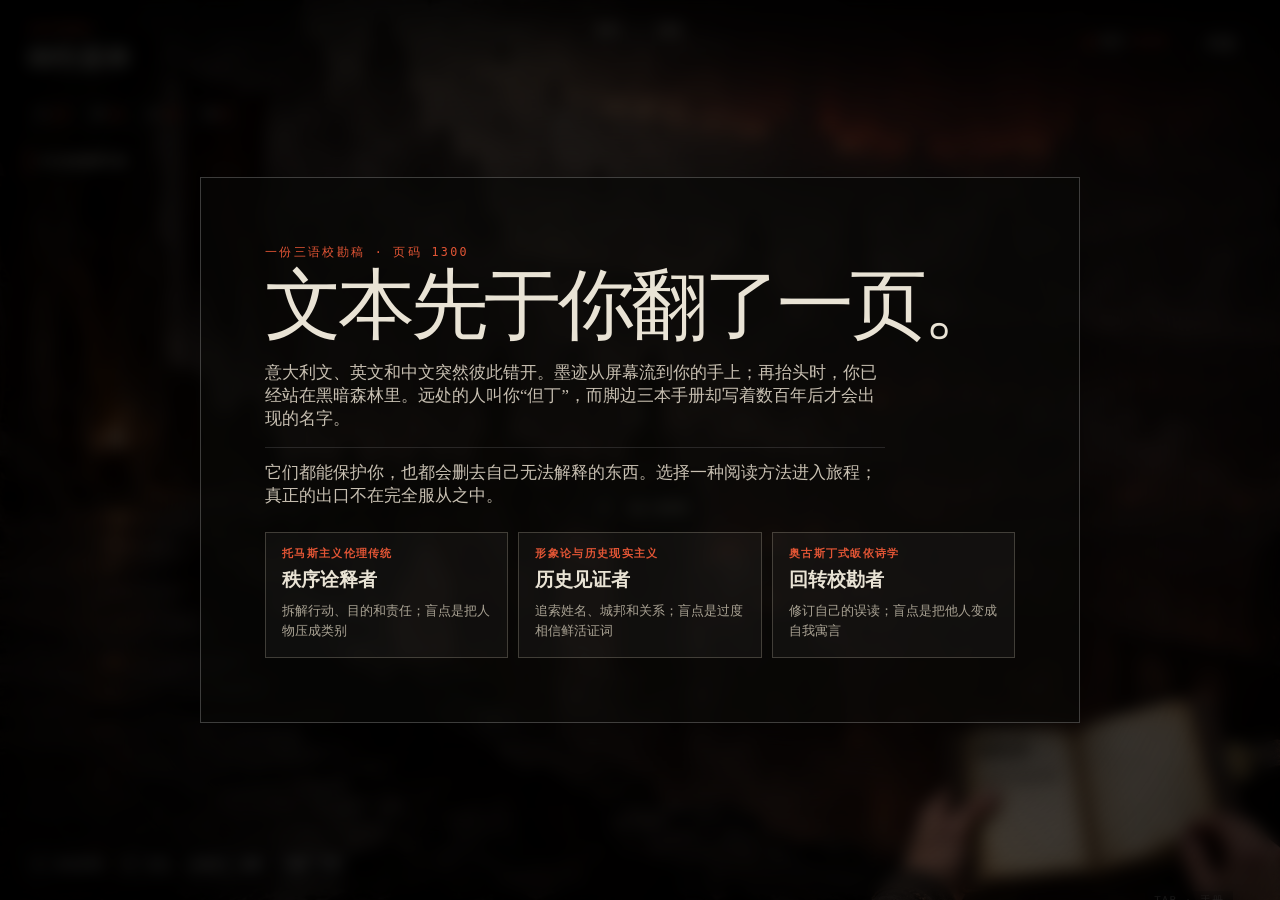
==== commit 624683eb: "Refine story flow and restore consistent 2D scenes Strengthen narrative transitions and choice analy" ====
--- a/index.html
+++ b/index.html
@@ -11,13 +11,12 @@
   <link rel="preload" as="image" href="assets/character-virgil.png" />
   <link rel="preload" as="image" href="assets/character-francesca-paolo.png" />
   <link rel="stylesheet" href="styles.css" />
-  <link rel="stylesheet" href="immersive.css?v=20260923-spatial1" />
+  <link rel="stylesheet" href="immersive.css?v=20260926-story4" />
 </head>
 <body>
   <main class="game realm-inferno" id="game" aria-label="第一人称三界旅程">
     <div class="world" id="world" aria-hidden="true">
       <img class="world-image" id="worldImage" src="assets/inferno-first-person.png" alt="" />
-      <canvas id="world3d" hidden></canvas>
       <canvas id="atmosphere"></canvas>
       <div class="depth-fog"></div><div class="vignette"></div>
     </div>
@@ -34,8 +33,6 @@
     <div class="status-orbit" aria-label="旅者状态"><span title="意志">意 <b id="willValue">55</b></span><span title="怜悯">悯 <b id="mercyValue">55</b></span><span title="辨识">识 <b id="insightValue">55</b></span><span class="burden-stat" title="道路张力">张 <b id="burdenValue">0</b></span></div>
     <div class="school-orbit" id="schoolHud">尚未选择解释手册</div>
     <div class="reticle" aria-hidden="true"><i></i><i></i></div>
-    <div class="spatial-hud" id="spatialHud" hidden><span id="spatialObjective">穿过永恒风暴</span><i><b id="spatialProgress"></b></i><small>W 前行 · A/D 侧移 · 移动鼠标环视</small></div>
-
     <figure class="character-stage" id="characterStage" hidden>
       <img id="characterPortrait" src="assets/character-virgil.png" alt="" />
       <figcaption><span id="characterRole">引路人</span><strong id="characterName">维吉尔</strong></figcaption>
@@ -50,8 +47,15 @@
       <h1 id="encounterQuestion" hidden></h1>
       <div class="choices" id="choiceList" hidden></div>
       <div class="consequence" id="consequence" hidden>
-        <p id="consequenceText"></p>
-        <div><button class="text-button" id="showEvidence" type="button">翻阅本歌文本</button><button class="stay-button" id="acceptFate" type="button" hidden>留在此处</button><button class="continue-button" id="continueJourney" type="button"><span>W</span> 继续前行</button></div>
+        <p class="aftermath" id="consequenceText"></p>
+        <section class="choice-analysis" id="choiceAnalysis" hidden>
+          <span id="analysisLabel">手册复盘</span>
+          <strong id="analysisMethod"></strong>
+          <p id="analysisWhy"></p>
+          <p class="analysis-limit" id="analysisLimit"></p>
+          <small id="analysisEvidence"></small>
+        </section>
+        <div class="consequence-actions"><button class="text-button" id="showEvidence" type="button">翻阅本歌文本</button><button class="stay-button" id="acceptFate" type="button" hidden>留在此处</button><button class="continue-button" id="continueJourney" type="button"><span>W</span> 继续前行</button></div>
       </div>
     </section>
 
@@ -140,6 +144,6 @@
       <div class="gate-card"><span class="gate-kicker">一份三语校勘稿 · 页码 1300</span><h1 id="gateTitle">文本先于你翻了一页。</h1><p>意大利文、英文和中文突然彼此错开。墨迹从屏幕流到你的手上；再抬头时，你已经站在黑暗森林里。远处的人叫你“但丁”，而脚边三本手册却写着数百年后才会出现的名字。</p><p class="gate-premise">它们都能保护你，也都会删去自己无法解释的东西。选择一种阅读方法进入旅程；真正的出口不在完全服从之中。</p><div class="roles"><button data-role="wanderer" type="button"><small>托马斯主义伦理传统</small><strong>秩序诠释者</strong><span>拆解行动、目的和责任；盲点是把人物压成类别</span></button><button data-role="witness" type="button"><small>形象论与历史现实主义</small><strong>历史见证者</strong><span>追索姓名、城邦和关系；盲点是过度相信鲜活证词</span></button><button data-role="reader" type="button"><small>奥古斯丁式皈依诗学</small><strong>回转校勘者</strong><span>修订自己的误读；盲点是把他人变成自我寓言</span></button></div></div>
     </div>
   </main>
-  <script src="encounters.js?v=20260923-foundation1"></script><script src="world3d.js?v=20260923-spatial1"></script><script src="app.js?v=20260923-spatial1"></script>
+  <script src="encounters.js?v=20260926-story4"></script><script src="app.js?v=20260926-story4"></script>
 </body>
 </html>
--- a/immersive.css
+++ b/immersive.css
@@ -43,42 +43,8 @@
 .sound-bars i:nth-child(3) { height: 68%; animation-delay: -.6s; }
 .sound-toggle.is-off .sound-bars i { height: 2px; animation: none; }
 .world-prompt[hidden] { display: none; }
-#world3d {
-  position: absolute;
-  inset: 0;
-  z-index: 1;
-  width: 100%;
-  height: 100%;
-  opacity: 0;
-  transition: opacity .7s ease;
-}
-#world3d[hidden] { display: none; }
-#world3d.is-active { opacity: 1; }
-.world-image { position: relative; z-index: 0; transition: opacity .7s ease, filter .4s ease; }
+.world-image { position: relative; z-index: 0; transition: filter .4s ease; }
 #atmosphere,.depth-fog,.vignette { z-index: 2; }
-.game.is-spatial .world-image { opacity: 0; }
-.game.is-spatial #atmosphere { opacity: .28; }
-.game.is-spatial .reticle { opacity: .92; }
-
-.spatial-hud {
-  position: absolute;
-  left: 1.7rem;
-  bottom: 5rem;
-  z-index: 8;
-  display: grid;
-  gap: .42rem;
-  width: min(21rem, calc(100vw - 3.4rem));
-  padding: .7rem .8rem;
-  border-left: 2px solid var(--accent);
-  background: linear-gradient(90deg,rgba(4,4,4,.72),rgba(4,4,4,.18));
-  text-shadow: 0 2px 9px #000;
-  pointer-events: none;
-}
-.spatial-hud[hidden] { display: none; }
-.spatial-hud span { color: var(--paper); font-size: .8rem; letter-spacing: .08em; }
-.spatial-hud i { height: 2px; overflow: hidden; background: rgba(255,255,255,.18); }
-.spatial-hud b { display: block; width: 0; height: 100%; background: var(--accent); box-shadow: 0 0 10px var(--accent); transition: width .18s linear; }
-.spatial-hud small { color: var(--dim); font: 600 .64rem/1.4 ui-monospace,monospace; }
 .burden-stat b { color: #ff7257; }
 .school-orbit { position: absolute; top: 9.25rem; left: 1.7rem; z-index: 7; max-width: 25rem; padding: .4rem .55rem; border-left: 2px solid var(--accent); background: rgba(0,0,0,.38); color: var(--dim); font: 700 .68rem/1.4 ui-monospace,monospace; backdrop-filter: blur(8px); }
 .game.is-burdened .vignette { box-shadow: inset 0 0 20vw 7vw rgba(85, 10, 5, .68); }
@@ -127,6 +93,28 @@
 
 .character-stage figcaption strong { font-size: 1rem; font-weight: 500; }
 .character-stage.is-entering { animation: character-enter .52s cubic-bezier(.2, .75, .2, 1) both; }
+
+.choice-analysis {
+  display: grid;
+  grid-template-columns: minmax(10rem, .42fr) 1fr;
+  gap: .35rem 1rem;
+  margin: .7rem 0 .85rem;
+  padding: .8rem .9rem;
+  border-left: 2px solid var(--accent);
+  background: rgba(255,255,255,.035);
+}
+.choice-analysis[hidden] { display: none; }
+.choice-analysis > span {
+  grid-column: 1;
+  color: var(--accent);
+  font: 700 .65rem/1.3 ui-monospace,monospace;
+  letter-spacing: .12em;
+}
+.choice-analysis > strong { grid-column: 1; font-size: .82rem; line-height: 1.45; font-weight: 600; }
+.choice-analysis > p { grid-column: 2; margin: 0; color: #ddd5c6; font-size: .84rem; line-height: 1.58; }
+.choice-analysis .analysis-limit { color: var(--dim); }
+.choice-analysis > small { grid-column: 1 / -1; padding-top: .45rem; border-top: 1px solid rgba(255,255,255,.09); color: var(--dim); line-height: 1.5; }
+.consequence-actions { display: flex; justify-content: space-between; gap: 1rem; }
 
 .dialogue-trail {
   display: grid;
@@ -420,8 +408,8 @@
   .compendium nav { grid-template-columns: repeat(3, 1fr); }
   .method-pair,.thread-summary { grid-template-columns: 1fr; }
   .school-orbit { top: 8.9rem; left: 1rem; max-width: 70vw; }
-  .spatial-hud { left: 1rem; bottom: 4.4rem; width: min(18rem,calc(100vw - 2rem)); }
-  .spatial-hud small { font-size: .58rem; }
+  .choice-analysis { grid-template-columns: 1fr; }
+  .choice-analysis > span,.choice-analysis > strong,.choice-analysis > p,.choice-analysis > small { grid-column: 1; }
   body:has(.encounter:not([hidden])) .manual-rig {
     top: 6.8rem;
     right: .75rem;
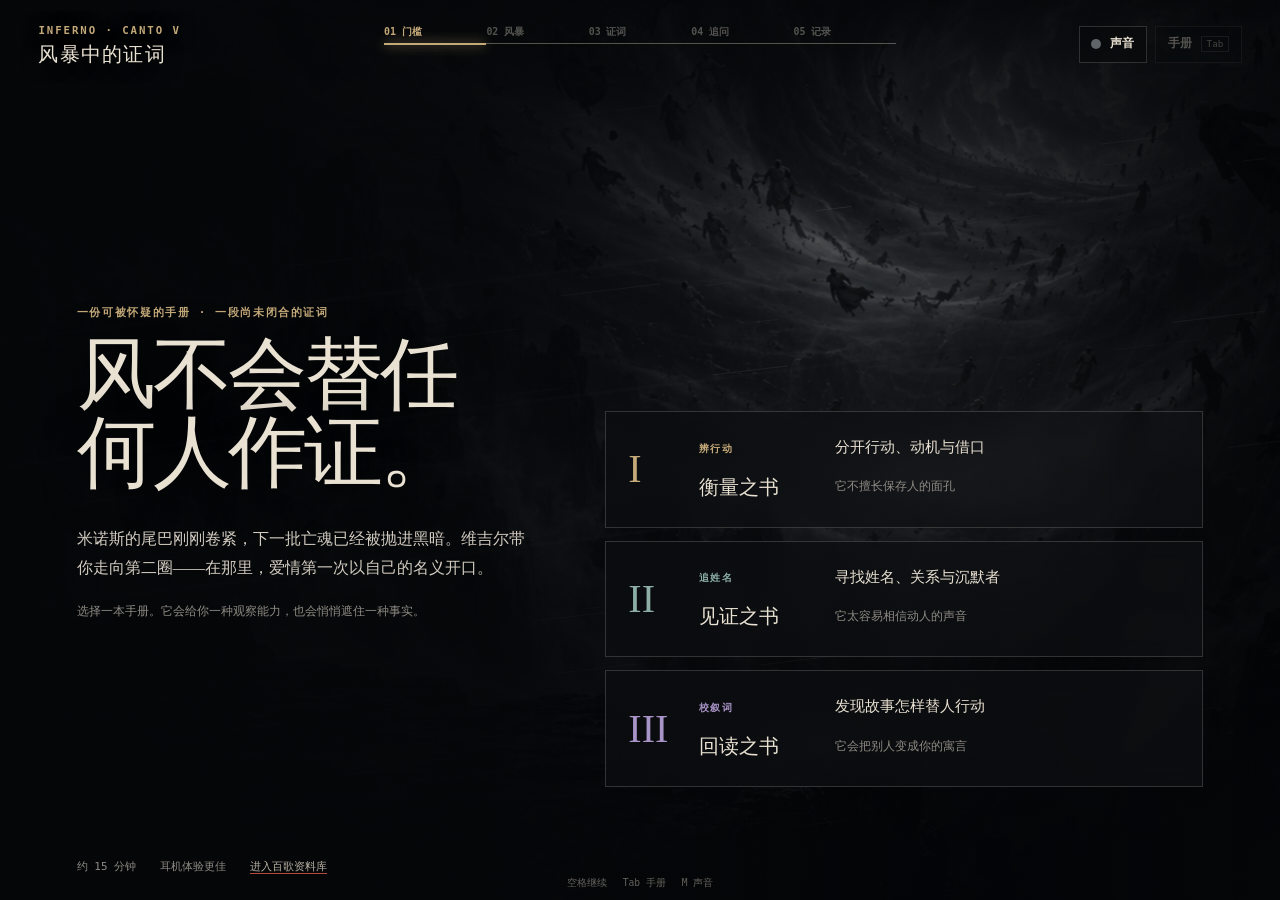
==== commit f46daacb: "Build playable Canto V narrative vertical slice" ====
--- a/index.html
+++ b/index.html
@@ -1,149 +1,162 @@
 <!doctype html>
 <html lang="zh-CN">
 <head>
-  <meta charset="UTF-8" />
-  <meta name="viewport" content="width=device-width, initial-scale=1" />
-  <meta name="theme-color" content="#070706" />
-  <meta name="description" content="第一人称《神曲》规则怪谈：100歌剧情演绎、三种解释传统、跨歌后果、三语阅读与王维克中文全译。" />
-  <title>进入此门者｜第一人称《神曲》旅程</title>
-  <link rel="preload" as="image" href="assets/inferno-first-person.png" />
-  <link rel="preload" as="image" href="assets/traveler-hands-manual.png" />
+  <meta charset="utf-8" />
+  <meta name="viewport" content="width=device-width,initial-scale=1,viewport-fit=cover" />
+  <meta name="theme-color" content="#0b0d10" />
+  <meta name="description" content="《神曲·地狱篇》第五歌互动叙事样章：在风暴中审读弗兰切斯卡的证词。" />
+  <title>风暴中的证词｜《神曲》第五歌互动样章</title>
+  <link rel="preload" as="image" href="assets/canto5-storm-v1.png" />
+  <link rel="preload" as="image" href="assets/character-minos-v1.png" />
   <link rel="preload" as="image" href="assets/character-virgil.png" />
   <link rel="preload" as="image" href="assets/character-francesca-paolo.png" />
-  <link rel="stylesheet" href="styles.css" />
-  <link rel="stylesheet" href="immersive.css?v=20260926-story4" />
+  <link rel="stylesheet" href="prototype.css?v=20260926-1" />
 </head>
 <body>
-  <main class="game realm-inferno" id="game" aria-label="第一人称三界旅程">
-    <div class="world" id="world" aria-hidden="true">
-      <img class="world-image" id="worldImage" src="assets/inferno-first-person.png" alt="" />
-      <canvas id="atmosphere"></canvas>
-      <div class="depth-fog"></div><div class="vignette"></div>
-    </div>
+  <main class="app" id="app" data-scene="threshold" data-role="">
+    <section class="world" aria-label="地狱第二圈的风暴">
+      <div class="world-backdrop" id="worldBackdrop"></div>
+      <div class="world-depth depth-one"></div>
+      <div class="world-depth depth-two"></div>
+      <canvas id="stormCanvas" aria-hidden="true"></canvas>
+      <div class="wind-veils" aria-hidden="true"><i></i><i></i><i></i></div>
+      <div class="soul-stream" id="soulStream" aria-hidden="true"></div>
+      <div class="scene-shadow" aria-hidden="true"></div>
 
-    <header class="hud-top">
-      <div class="place"><span id="realmLabel">INFERNO</span><strong id="placeTitle">幽暗森林</strong></div>
-      <div class="route"><span id="routeCount">001 / 100</span><i><b id="routeBar"></b></i></div>
-      <div class="hud-actions">
-        <button class="quiet-button sound-toggle" id="musicToggle" type="button" aria-pressed="true"><span class="sound-bars" aria-hidden="true"><i></i><i></i><i></i></span><b>配乐</b><em>开</em></button>
-        <button class="quiet-button" id="openArchive" type="button">档案</button>
+      <figure class="actor actor-left" id="actorLeft" hidden>
+        <img id="actorLeftImage" src="assets/character-virgil.png" alt="" />
+        <figcaption><small id="actorLeftRole"></small><strong id="actorLeftName"></strong></figcaption>
+      </figure>
+      <figure class="actor actor-right" id="actorRight" hidden>
+        <img id="actorRightImage" src="assets/character-francesca-paolo.png" alt="" />
+        <figcaption><small id="actorRightRole"></small><strong id="actorRightName"></strong></figcaption>
+      </figure>
+
+      <div class="hotspot-layer" id="hotspotLayer" hidden aria-label="可观察的现场"></div>
+      <div class="reticle" id="reticle" aria-hidden="true"><span></span></div>
+    </section>
+
+    <header class="topbar">
+      <div class="chapter-mark">
+        <span>INFERNO · CANTO V</span>
+        <strong>风暴中的证词</strong>
+      </div>
+      <ol class="journey-progress" id="journeyProgress" aria-label="本歌进度">
+        <li class="is-current"><span>01</span>门槛</li>
+        <li><span>02</span>风暴</li>
+        <li><span>03</span>证词</li>
+        <li><span>04</span>追问</li>
+        <li><span>05</span>记录</li>
+      </ol>
+      <div class="top-actions">
+        <button class="icon-button" id="soundButton" type="button" aria-label="切换环境声音" aria-pressed="false"><i></i><span>声音</span></button>
+        <button class="icon-button" id="openManual" type="button" aria-label="打开随身手册" disabled><span>手册</span><kbd>Tab</kbd></button>
       </div>
     </header>
 
-    <div class="status-orbit" aria-label="旅者状态"><span title="意志">意 <b id="willValue">55</b></span><span title="怜悯">悯 <b id="mercyValue">55</b></span><span title="辨识">识 <b id="insightValue">55</b></span><span class="burden-stat" title="道路张力">张 <b id="burdenValue">0</b></span></div>
-    <div class="school-orbit" id="schoolHud">尚未选择解释手册</div>
-    <div class="reticle" aria-hidden="true"><i></i><i></i></div>
-    <figure class="character-stage" id="characterStage" hidden>
-      <img id="characterPortrait" src="assets/character-virgil.png" alt="" />
-      <figcaption><span id="characterRole">引路人</span><strong id="characterName">维吉尔</strong></figcaption>
-    </figure>
-
-    <button class="world-prompt" id="worldPrompt" type="button"><span class="key">W</span><strong id="promptText">向前走</strong></button>
-
-    <section class="encounter" id="encounterPanel" aria-live="polite" hidden>
-      <div class="speaker-line"><span id="speakerName"></span><small id="encounterStage"></small></div>
-      <div class="dialogue-trail" id="dialogueTrail"></div>
-      <p class="spoken" id="spokenText"></p>
-      <h1 id="encounterQuestion" hidden></h1>
-      <div class="choices" id="choiceList" hidden></div>
-      <div class="consequence" id="consequence" hidden>
-        <p class="aftermath" id="consequenceText"></p>
-        <section class="choice-analysis" id="choiceAnalysis" hidden>
-          <span id="analysisLabel">手册复盘</span>
-          <strong id="analysisMethod"></strong>
-          <p id="analysisWhy"></p>
-          <p class="analysis-limit" id="analysisLimit"></p>
-          <small id="analysisEvidence"></small>
-        </section>
-        <div class="consequence-actions"><button class="text-button" id="showEvidence" type="button">翻阅本歌文本</button><button class="stay-button" id="acceptFate" type="button" hidden>留在此处</button><button class="continue-button" id="continueJourney" type="button"><span>W</span> 继续前行</button></div>
+    <section class="opening" id="opening" aria-labelledby="openingTitle">
+      <div class="opening-copy">
+        <p class="eyebrow">一份可被怀疑的手册 · 一段尚未闭合的证词</p>
+        <h1 id="openingTitle">风不会替任何人作证。</h1>
+        <p class="opening-lede">米诺斯的尾巴刚刚卷紧，下一批亡魂已经被抛进黑暗。维吉尔带你走向第二圈——在那里，爱情第一次以自己的名义开口。</p>
+        <p class="opening-note">选择一本手册。它会给你一种观察能力，也会悄悄遮住一种事实。</p>
       </div>
+      <div class="manual-choices" role="group" aria-label="选择随身手册">
+        <button data-role-choice="order" type="button">
+          <span class="manual-number">I</span><small>辨行动</small><strong>衡量之书</strong>
+          <em>分开行动、动机与借口</em><b>它不擅长保存人的面孔</b>
+        </button>
+        <button data-role-choice="witness" type="button">
+          <span class="manual-number">II</span><small>追姓名</small><strong>见证之书</strong>
+          <em>寻找姓名、关系与沉默者</em><b>它太容易相信动人的声音</b>
+        </button>
+        <button data-role-choice="reader" type="button">
+          <span class="manual-number">III</span><small>校叙词</small><strong>回读之书</strong>
+          <em>发现故事怎样替人行动</em><b>它会把别人变成你的寓言</b>
+        </button>
+      </div>
+      <div class="opening-footer"><span>约 15 分钟</span><span>耳机体验更佳</span><a href="atlas.html">进入百歌资料库</a></div>
     </section>
 
-    <section class="interlude" id="interlude" aria-live="polite" hidden>
-      <div class="interlude-rule"></div>
-      <p id="interludeRoute"></p>
-      <span class="interlude-theme" id="interludeTheme"></span>
-      <blockquote><q id="interludeQuote"></q><cite id="interludeSource"></cite></blockquote>
-      <p class="interlude-note" id="interludeNote"></p>
-      <button id="interludeContinue" type="button"><span>W</span> 进入下一歌</button>
+    <section class="story" id="story" hidden aria-live="polite">
+      <div class="objective" id="objective"><span>当前目标</span><strong id="objectiveText">跟随维吉尔通过审判席</strong></div>
+
+      <div class="dialogue" id="dialogue">
+        <div class="speaker"><span id="speakerType">现场</span><strong id="speakerName">旁白</strong><i id="sourceBadge" hidden></i></div>
+        <p id="dialogueText"></p>
+        <div class="dialogue-actions" id="dialogueActions"></div>
+        <button class="continue" id="continueButton" type="button"><span>继续</span><kbd>Space</kbd></button>
+      </div>
+
+      <section class="investigation" id="investigation" hidden>
+        <div><span>风眼只能维持片刻</span><strong id="investigationTitle">选择要观察的现场</strong></div>
+        <p id="investigationHint">观察不会给你答案，但会改变之后能够提出的问题。</p>
+        <div class="observation-budget"><span id="budgetDots"></span><em id="budgetLabel"></em></div>
+      </section>
+
+      <section class="question-deck" id="questionDeck" hidden>
+        <header><span>你还有 <b id="questionsLeft">3</b> 次追问</span><strong>决定让谁的声音进入记录</strong></header>
+        <div id="questionChoices"></div>
+      </section>
+
+      <section class="verdict" id="verdict" hidden>
+        <header><span>在风重新卷走他们以前</span><h2>你要怎样写下这份证词？</h2><p>这不是给人物贴标签。你写下的句子，会决定哪些事实被带出地狱。</p></header>
+        <div class="verdict-options" id="verdictOptions"></div>
+      </section>
+
+      <section class="ending" id="ending" hidden>
+        <p class="eyebrow" id="endingKicker"></p>
+        <h2 id="endingTitle"></h2>
+        <p id="endingBody"></p>
+        <div class="ending-record" id="endingRecord"></div>
+        <div class="ending-actions">
+          <button id="restartButton" type="button">换一本手册，再走一次</button>
+          <button id="openReadingFromEnding" type="button">核对原文与译文</button>
+          <a href="atlas.html">进入百歌资料库</a>
+        </div>
+      </section>
     </section>
 
-    <button class="manual-rig" id="manualButton" type="button" aria-label="打开随身手册">
-      <img src="assets/traveler-hands-manual.png" alt="你的双手正拿着一本打开的皮革手册" />
-      <span class="manual-ink" id="manualInk"><b>旅程记录</b><em>尚未写入本歌判断</em></span><span class="manual-key">TAB · 手册</span>
-    </button>
-
-    <div class="movement-help"><span><b>W</b> 推进剧情</span><span><b>E</b> 交互</span><span><b>A/B/C</b> 选择</span><span><b>TAB</b> 手册</span></div>
-
-    <aside class="compendium" id="compendium" hidden>
-      <header><div><span>FIELD MANUAL</span><h2>随身手册</h2></div><button id="closeCompendium" type="button" aria-label="关闭手册">×</button></header>
-      <nav aria-label="手册内容"><button class="is-active" data-panel="record" type="button">本歌记录</button><button data-panel="school" type="button">解释规则</button><button data-panel="threads" type="button">跨歌回声</button><button data-panel="text" type="button">三语阅读</button><button data-panel="map" type="button">百歌地图</button><button data-panel="sources" type="button">文献来源</button></nav>
-      <div class="manual-panel is-active" data-manual-panel="record">
-        <p class="folio" id="recordRef">INF. I</p><h3 id="recordTitle">幽暗森林</h3>
-        <div class="record-dialogue" id="recordDialogue"></div>
-        <p id="recordBody">本歌尚未作出判断。</p>
-        <section class="source-trace"><span id="evidenceType">原诗索引</span><strong id="evidenceRef">Inf. I.1–136</strong><p id="evidenceNote">本歌场景依据原诗重构；人物对白将标明直引或改写。</p></section>
-        <div class="school-verdict" id="schoolVerdict"><span>解释批注</span><p>选择手册后，这里会记录它如何阅读你的行动。</p></div>
-        <p class="fate-status" id="fateStatus">道路张力 0 / 7</p>
-        <div class="error-mark" id="errorMark" hidden><span>当前偏向</span><strong id="errorLabel"></strong></div>
-      </div>
-      <div class="manual-panel school-panel" data-manual-panel="school" hidden>
-        <p class="folio">INTERPRETIVE PROTOCOL</p><h3 id="schoolName">学派规则</h3>
-        <p class="school-scholar" id="schoolScholar"></p>
-        <blockquote id="schoolThesis"></blockquote>
-        <div class="method-pair"><p><span>你能做什么</span><strong id="schoolTool"></strong></p><p><span>手册看不见什么</span><strong id="schoolBlindSpot"></strong></p></div>
-        <ol class="school-rules" id="schoolRules"></ol>
-        <div class="school-ledger"><span id="schoolSafety"></span><span id="schoolDoubt"></span></div>
-        <p class="school-warning" id="schoolWarning"></p>
-      </div>
-      <div class="manual-panel threads-panel" data-manual-panel="threads" hidden>
-        <p class="folio">ECHOES ACROSS THE POEM</p><h3>跨歌回声</h3>
-        <p>关键判断不会在离开本歌后消失。它们会改变后来的人物、问题和手册文字。</p>
-        <div class="thread-summary"><span id="fractureCount">手册裂痕 0 / 3界</span><span id="threadCount">尚无回声</span></div>
-        <div class="thread-list" id="threadList"></div>
-      </div>
-      <div class="manual-panel evidence-panel" data-manual-panel="text" hidden>
-        <div class="evidence-heading"><div><p class="folio" id="textRef"></p><h3>三语阅读</h3></div><button class="text-button" id="toggleLines" type="button">展开意/英全歌</button></div>
-        <details class="alignment-note"><summary>文本编排</summary><p id="alignmentState">100歌已核对</p></details>
-        <section class="chinese-context"><span>本篇提要</span><p id="chineseExplanation"></p></section>
-        <section class="chinese-translation" aria-labelledby="chineseTranslationTitle">
-          <header><div><span id="chineseRef">王维克译 · 1949</span><h4 id="chineseTranslationTitle">散文体中文全译</h4></div><button class="text-button" id="toggleChinese" type="button">展开本篇译文</button></header>
-          <p class="translation-method">王维克散文译 · 按本篇段落编排</p>
-          <p class="translation-summary" id="chineseSummary"></p>
-          <div class="chinese-text" id="chineseText"></div>
-          <details class="translator-notes" id="translatorNotes" hidden><summary id="translatorNotesSummary">王维克译者注</summary><ol id="translatorNotesList"></ol></details>
-        </section>
-        <div class="language-headings" aria-hidden="true"><span>行号</span><span>意大利文原文</span><span>Longfellow 英译</span></div>
-        <div class="lines" id="lineWindow"></div>
-      </div>
-      <div class="manual-panel" data-manual-panel="map" hidden><div class="map-head"><p>选择已抵达的歌；未抵达节点只显示标题。</p><span id="visitedCount"></span></div><div class="canto-map" id="cantoMap"></div></div>
-      <div class="manual-panel sources" data-manual-panel="sources" hidden>
-        <h3>版本与链接</h3>
-        <p>原文、译文与研究资料入口。</p>
-        <a href="https://www.gutenberg.org/ebooks/1000" target="_blank" rel="noreferrer"><strong>Project Gutenberg 1000</strong><span>意大利文《神曲》全文</span></a>
-        <a href="https://www.gutenberg.org/ebooks/1004" target="_blank" rel="noreferrer"><strong>Project Gutenberg 1004</strong><span>Longfellow 英译全文</span></a>
-        <a href="https://commons.wikimedia.org/wiki/File:NCL-9900010594_%E7%A5%9E%E6%9B%B2.pdf" target="_blank" rel="noreferrer"><strong>王维克译《神曲》</strong><span>商务印书馆1949年版公版扫描</span></a>
-        <a href="https://www.cp.com.cn/ourselves/history/dsj.html" target="_blank" rel="noreferrer"><strong>商务印书馆大事记</strong><span>1939—1948年译本出版记录</span></a>
-        <a href="https://icwar.bfsu.edu.cn/__local/C/5C/36/866BDBA2E367BA9104724E0DD99_2E299E2A_2F5A9C.pdf?e=.pdf" target="_blank" rel="noreferrer"><strong>汉译研究论文</strong><span>首个中文全译本及译本史说明</span></a>
-        <a href="https://dante.princeton.edu/dante/pdp/commedia.html" target="_blank" rel="noreferrer"><strong>Princeton Dante Project</strong><span>原文、译文与评论入口</span></a>
-        <a href="https://dante.dartmouth.edu/" target="_blank" rel="noreferrer"><strong>Dartmouth Dante Project</strong><span>历史评论数据库</span></a>
-        <a href="https://digitaldante.columbia.edu/dante/divine-comedy/" target="_blank" rel="noreferrer"><strong>Digital Dante</strong><span>逐歌原文、译文与专题评论</span></a>
-        <a href="https://worldofdante.org/" target="_blank" rel="noreferrer"><strong>World of Dante</strong><span>人物、地点、地图、时间线与图像</span></a>
-        <a href="https://plato.stanford.edu/entries/aquinas/" target="_blank" rel="noreferrer"><strong>Thomas Aquinas</strong><span>意志、德性与自由选择</span></a>
-        <a href="https://dante.princeton.edu/cgi-bin/dante/DispMinorWork.pl?REF=XIII.20&amp;TITLE=Epist" target="_blank" rel="noreferrer"><strong>《致斯卡拉大亲王书》第十三封</strong><span>《神曲》的复义阅读传统</span></a>
-        <a href="https://assets.press.princeton.edu/chapters/i10091.pdf" target="_blank" rel="noreferrer"><strong>Erich Auerbach</strong><span>形象论、历史现实与尘世人物</span></a>
-        <a href="https://books.google.com/books/about/Dante.html?id=Bobx-kv6_KIC" target="_blank" rel="noreferrer"><strong>John Freccero</strong><span>《但丁：皈依的诗学》</span></a>
-        <a href="https://www.gutenberg.org/files/8438/8438-h/8438-h" target="_blank" rel="noreferrer"><strong>亚里士多德《尼各马可伦理学》</strong><span>选择、德性与自由行动</span></a>
-        <a href="https://www.gutenberg.org/cache/epub/3296/pg3296.html" target="_blank" rel="noreferrer"><strong>奥古斯丁《忏悔录》</strong><span>欲望、记忆与心灵回转</span></a>
-        <a href="https://www.gutenberg.org/files/14328/14328-h/14328-h.htm" target="_blank" rel="noreferrer"><strong>波爱修斯《哲学的慰藉》</strong><span>命运、自由与善的秩序</span></a>
-        <details class="method-note"><summary>版本说明</summary><p>意大利文与英文按篇、歌、行编排，共14,233行；王维克散文译按篇、段落编排，收录100篇、961段正文与1,691条译者注。人物与场景为依据原著空间和服饰语境制作的当代重构。</p></details>
+    <aside class="manual" id="manual" hidden aria-label="随身手册">
+      <div class="manual-cover">
+        <header><div><span id="manualGlyph">I</span><p><small>FIELD NOTES · CANTO V</small><strong id="manualTitle">衡量之书</strong></p></div><button id="closeManual" type="button" aria-label="合上手册">×</button></header>
+        <nav aria-label="手册页签">
+          <button class="is-active" data-manual-tab="rules" type="button">规则页</button>
+          <button data-manual-tab="evidence" type="button">证据夹 <b id="evidenceCount">0</b></button>
+          <button data-manual-tab="text" type="button">原文校勘</button>
+          <button data-manual-tab="sources" type="button">文献来源</button>
+        </nav>
+        <div class="manual-pages">
+          <section class="manual-page is-active" data-manual-panel="rules">
+            <p class="folio">本册的观察法</p><h3 id="manualAbility"></h3><p class="manual-intro" id="manualIntro"></p>
+            <ol id="manualRules"></ol>
+            <div class="marginalia"><span>页边警告</span><p id="manualWarning"></p></div>
+            <details><summary>这本手册来自哪里？</summary><p id="manualTradition"></p></details>
+          </section>
+          <section class="manual-page" data-manual-panel="evidence" hidden>
+            <p class="folio">你亲眼确认的事</p><h3>证据夹</h3><div class="evidence-list" id="evidenceList"></div>
+          </section>
+          <section class="manual-page reading-page" data-manual-panel="text" hidden>
+            <div class="reading-head"><div><p class="folio">Inf. V.73–142</p><h3>三语校勘</h3></div><select id="passageSelect" aria-label="选择段落"><option value="call">呼唤二人</option><option value="love">“爱”的三联句</option><option value="book">共读兰斯洛特</option><option value="fall">但丁昏厥</option></select></div>
+            <p class="reading-note">意大利文与 Longfellow 英译逐行对应；王维克中译按原书段落呈现，不伪造逐行对齐。</p>
+            <div class="parallel-text" id="parallelText"></div>
+          </section>
+          <section class="manual-page sources-page" data-manual-panel="sources" hidden>
+            <p class="folio">版本与解释传统</p><h3>可追溯的来源</h3>
+            <a href="https://digitaldante.columbia.edu/dante/divine-comedy/inferno/inferno-5/" target="_blank" rel="noreferrer"><strong>Digital Dante</strong><span>第五歌原文、译文与评论</span></a>
+            <a href="https://dante.princeton.edu/dante/pdp/commedia.html" target="_blank" rel="noreferrer"><strong>Princeton Dante Project</strong><span>《神曲》文本与注释</span></a>
+            <a href="https://dante.dartmouth.edu/" target="_blank" rel="noreferrer"><strong>Dartmouth Dante Project</strong><span>历史评论数据库</span></a>
+            <a href="https://commons.wikimedia.org/wiki/File:NCL-9900010594_%E7%A5%9E%E6%9B%B2.pdf" target="_blank" rel="noreferrer"><strong>王维克译《神曲》</strong><span>商务印书馆1949年版扫描</span></a>
+            <details><summary>解释框架说明</summary><p>三本手册分别借鉴德性伦理与行动分析、奥尔巴赫的形象论和历史现实主义、以及奥古斯丁式阅读与弗雷切罗的皈依诗学。游戏把它们设计为有限工具，而非标准答案。</p></details>
+          </section>
+        </div>
       </div>
     </aside>
 
-    <div class="role-gate" id="roleGate" role="dialog" aria-modal="true" aria-labelledby="gateTitle">
-      <div class="gate-card"><span class="gate-kicker">一份三语校勘稿 · 页码 1300</span><h1 id="gateTitle">文本先于你翻了一页。</h1><p>意大利文、英文和中文突然彼此错开。墨迹从屏幕流到你的手上；再抬头时，你已经站在黑暗森林里。远处的人叫你“但丁”，而脚边三本手册却写着数百年后才会出现的名字。</p><p class="gate-premise">它们都能保护你，也都会删去自己无法解释的东西。选择一种阅读方法进入旅程；真正的出口不在完全服从之中。</p><div class="roles"><button data-role="wanderer" type="button"><small>托马斯主义伦理传统</small><strong>秩序诠释者</strong><span>拆解行动、目的和责任；盲点是把人物压成类别</span></button><button data-role="witness" type="button"><small>形象论与历史现实主义</small><strong>历史见证者</strong><span>追索姓名、城邦和关系；盲点是过度相信鲜活证词</span></button><button data-role="reader" type="button"><small>奥古斯丁式皈依诗学</small><strong>回转校勘者</strong><span>修订自己的误读；盲点是把他人变成自我寓言</span></button></div></div>
-    </div>
+    <div class="evidence-ribbon" id="evidenceRibbon" aria-live="polite"></div>
+    <div class="toast" id="toast" hidden></div>
+    <div class="bottom-hint" id="bottomHint"><span>空格继续</span><span>Tab 手册</span><span>M 声音</span></div>
   </main>
-  <script src="encounters.js?v=20260926-story4"></script><script src="app.js?v=20260926-story4"></script>
+  <script src="prototype.js?v=20260926-1"></script>
 </body>
 </html>
--- a/prototype.css
+++ b/prototype.css
@@ -0,0 +1,612 @@
+:root {
+  --ink: #0a0c0f;
+  --night: #11151a;
+  --paper: #e9e1d2;
+  --paper-dim: #b9b1a5;
+  --line: rgba(232, 226, 215, .18);
+  --glass: rgba(8, 10, 13, .78);
+  --accent: #b34a3f;
+  --accent-bright: #dd7565;
+  --gold: #c4a979;
+  --role: #c4a979;
+  --serif: "Songti SC", "Noto Serif CJK SC", "Source Han Serif SC", Georgia, serif;
+  --sans: "PingFang SC", "Microsoft YaHei", system-ui, sans-serif;
+  --mono: ui-monospace, "SFMono-Regular", Menlo, monospace;
+}
+
+* { box-sizing: border-box; }
+html, body { width: 100%; height: 100%; margin: 0; overflow: hidden; background: var(--ink); color: var(--paper); }
+body { font-family: var(--serif); }
+button, select { font: inherit; }
+button, a { -webkit-tap-highlight-color: transparent; }
+button:focus-visible, a:focus-visible, select:focus-visible { outline: 2px solid var(--role); outline-offset: 3px; }
+[hidden] { display: none !important; }
+
+.app {
+  position: relative;
+  width: 100%;
+  height: 100%;
+  isolation: isolate;
+  overflow: hidden;
+  background: #0a0c0f;
+}
+.app[data-role="order"] { --role: #c4a979; }
+.app[data-role="witness"] { --role: #8caea5; }
+.app[data-role="reader"] { --role: #a994c7; }
+
+.world, .world-backdrop, .world-depth, #stormCanvas, .scene-shadow, .wind-veils, .soul-stream {
+  position: absolute;
+  inset: 0;
+}
+.world { z-index: 0; overflow: hidden; background: #090b0e; }
+.world-backdrop {
+  inset: -3%;
+  background: url("assets/canto5-storm-v1.png") center 48% / cover no-repeat;
+  filter: saturate(.72) contrast(1.07) brightness(.68);
+  transform: scale(1.04);
+  transition: transform 1.8s cubic-bezier(.2,.7,.2,1), filter 1.2s ease;
+  will-change: transform, filter;
+}
+.depth-one {
+  background:
+    radial-gradient(circle at 74% 20%, transparent 0 12%, rgba(11,14,19,.25) 37%, rgba(5,7,10,.7) 85%),
+    linear-gradient(90deg, rgba(3,4,6,.7), transparent 37% 65%, rgba(3,4,6,.62));
+  mix-blend-mode: multiply;
+}
+.depth-two {
+  opacity: .45;
+  background-image: repeating-linear-gradient(114deg, transparent 0 54px, rgba(219,229,232,.045) 56px, transparent 59px);
+  animation: rain-drift 9s linear infinite;
+}
+#stormCanvas { z-index: 2; pointer-events: none; opacity: .72; }
+.scene-shadow {
+  z-index: 3;
+  background:
+    linear-gradient(180deg, rgba(4,5,7,.72), transparent 24%, transparent 56%, rgba(4,5,7,.88) 94%),
+    radial-gradient(ellipse at 50% 60%, transparent 0 38%, rgba(1,2,3,.42) 82%);
+  pointer-events: none;
+}
+.wind-veils { z-index: 2; overflow: hidden; pointer-events: none; }
+.wind-veils i {
+  position: absolute;
+  left: -35vw;
+  width: 170vw;
+  height: 2px;
+  opacity: .23;
+  background: linear-gradient(90deg, transparent, rgba(221,226,225,.65), transparent 70%);
+  filter: blur(1px);
+  transform: rotate(-7deg);
+  animation: wind-line 5.5s linear infinite;
+}
+.wind-veils i:nth-child(1) { top: 29%; animation-delay: -1s; }
+.wind-veils i:nth-child(2) { top: 43%; animation-delay: -3.7s; animation-duration: 7.2s; }
+.wind-veils i:nth-child(3) { top: 59%; animation-delay: -2.1s; animation-duration: 4.6s; }
+.soul-stream { z-index: 2; pointer-events: none; overflow: hidden; }
+.soul-stream span {
+  position: absolute;
+  left: -8vw;
+  width: var(--size);
+  height: calc(var(--size) * 1.85);
+  opacity: 0;
+  border-radius: 48% 48% 34% 34%;
+  background: radial-gradient(circle at 50% 20%, rgba(222,229,231,.72) 0 12%, rgba(194,203,208,.4) 14% 32%, transparent 65%);
+  filter: blur(.7px);
+  animation: soul-flight var(--duration) linear var(--delay) infinite;
+}
+
+.topbar {
+  position: absolute;
+  z-index: 20;
+  top: 0;
+  left: 0;
+  right: 0;
+  display: grid;
+  grid-template-columns: 1fr auto 1fr;
+  align-items: start;
+  padding: clamp(1rem, 2vw, 1.8rem) clamp(1rem, 3vw, 3rem);
+  pointer-events: none;
+}
+.chapter-mark { display: grid; gap: .25rem; text-shadow: 0 2px 18px #000; }
+.chapter-mark span { color: var(--role); font: 700 .67rem/1 var(--mono); letter-spacing: .18em; }
+.chapter-mark strong { font-size: clamp(1rem, 1.6vw, 1.45rem); font-weight: 500; letter-spacing: .06em; }
+.journey-progress {
+  display: flex;
+  gap: 0;
+  margin: .1rem 0 0;
+  padding: 0;
+  list-style: none;
+  pointer-events: auto;
+}
+.journey-progress li {
+  display: grid;
+  grid-template-columns: auto 1fr;
+  gap: .35rem;
+  align-items: center;
+  width: clamp(5.2rem, 8vw, 8rem);
+  color: rgba(233,225,210,.34);
+  font: 600 .62rem/1 var(--sans);
+}
+.journey-progress li::after { content: ""; grid-column: 1 / -1; height: 1px; background: currentColor; }
+.journey-progress li span { font-family: var(--mono); }
+.journey-progress li.is-current, .journey-progress li.is-complete { color: var(--role); }
+.journey-progress li.is-current::after { height: 2px; box-shadow: 0 0 12px var(--role); }
+.top-actions { justify-self: end; display: flex; gap: .55rem; pointer-events: auto; }
+.icon-button {
+  display: flex;
+  align-items: center;
+  gap: .55rem;
+  padding: .58rem .72rem;
+  border: 1px solid var(--line);
+  background: rgba(5,7,9,.45);
+  color: var(--paper);
+  backdrop-filter: blur(12px);
+  cursor: pointer;
+}
+.icon-button:hover { border-color: var(--role); }
+.icon-button:disabled { opacity: .34; cursor: not-allowed; }
+.icon-button span { font: 600 .72rem/1 var(--sans); }
+.icon-button kbd, .continue kbd { padding: .16rem .3rem; border: 1px solid rgba(255,255,255,.2); color: var(--paper-dim); font: .58rem/1 var(--mono); }
+.sound-toggle { color: var(--role); }
+.icon-button i {
+  width: 10px;
+  height: 10px;
+  border-radius: 50%;
+  background: #60656a;
+  box-shadow: none;
+}
+.icon-button[aria-pressed="true"] i { background: var(--role); box-shadow: 0 0 12px var(--role); animation: pulse 1.6s ease-in-out infinite; }
+
+.opening {
+  position: absolute;
+  z-index: 15;
+  inset: 0;
+  display: grid;
+  grid-template-columns: minmax(20rem, .86fr) minmax(30rem, 1.14fr);
+  align-items: end;
+  gap: clamp(2rem, 6vw, 7rem);
+  padding: 12vh clamp(2rem, 6vw, 7rem) 9vh;
+  background: linear-gradient(90deg, rgba(5,7,9,.89) 0 38%, rgba(5,7,9,.24) 75%, rgba(5,7,9,.55));
+}
+.opening-copy { max-width: 39rem; align-self: center; }
+.eyebrow, .folio { margin: 0 0 .9rem; color: var(--role); font: 700 .68rem/1.5 var(--mono); letter-spacing: .15em; text-transform: uppercase; }
+.opening h1 {
+  max-width: 9em;
+  margin: 0;
+  font-size: clamp(2.7rem, 6.2vw, 6.5rem);
+  font-weight: 400;
+  line-height: .98;
+  letter-spacing: -.04em;
+  text-shadow: 0 8px 40px #000;
+}
+.opening-lede { max-width: 34rem; margin: 2rem 0 0; color: #d2cbc0; font-size: clamp(.95rem, 1.25vw, 1.18rem); line-height: 1.85; }
+.opening-note { margin: 1.1rem 0 0; color: #8f8b84; font: .78rem/1.7 var(--sans); }
+.manual-choices { display: grid; gap: .8rem; align-self: end; padding-bottom: 2rem; }
+.manual-choices button {
+  position: relative;
+  display: grid;
+  grid-template-columns: 3.4rem 7.5rem 1fr;
+  grid-template-rows: auto auto;
+  align-items: center;
+  gap: .25rem 1rem;
+  min-height: 7.3rem;
+  padding: 1.25rem 1.4rem;
+  overflow: hidden;
+  border: 1px solid rgba(232,226,215,.18);
+  background: linear-gradient(110deg, rgba(11,13,16,.84), rgba(18,20,23,.53));
+  color: var(--paper);
+  text-align: left;
+  backdrop-filter: blur(12px);
+  cursor: pointer;
+  transition: transform .25s ease, border-color .25s ease, background .25s ease;
+}
+.manual-choices button::before { content: ""; position: absolute; inset: 0 auto 0 0; width: 3px; background: var(--choice-color); transform: scaleY(0); transition: transform .25s ease; }
+.manual-choices button:nth-child(1) { --choice-color: #c4a979; }
+.manual-choices button:nth-child(2) { --choice-color: #8caea5; }
+.manual-choices button:nth-child(3) { --choice-color: #a994c7; }
+.manual-choices button:hover { transform: translateX(-.55rem); border-color: var(--choice-color); background: linear-gradient(110deg, rgba(15,17,20,.95), rgba(28,30,33,.72)); }
+.manual-choices button:hover::before { transform: scaleY(1); }
+.manual-number { grid-row: 1 / 3; color: var(--choice-color); font: 400 2.5rem/1 var(--serif); }
+.manual-choices small { color: var(--choice-color); font: 700 .64rem/1 var(--mono); letter-spacing: .15em; }
+.manual-choices strong { grid-column: 2; font-size: 1.25rem; font-weight: 500; }
+.manual-choices em { grid-column: 3; grid-row: 1; font-size: .93rem; font-style: normal; }
+.manual-choices b { grid-column: 3; grid-row: 2; color: #8f8b84; font: 500 .72rem/1.5 var(--sans); }
+.opening-footer { position: absolute; left: clamp(2rem,6vw,7rem); bottom: 3vh; display: flex; gap: 1.5rem; color: #8f8b84; font: .68rem/1 var(--mono); }
+.opening-footer a { color: var(--paper-dim); text-decoration-color: var(--accent); text-underline-offset: 3px; }
+
+.story { position: absolute; z-index: 10; inset: 0; pointer-events: none; }
+.objective {
+  position: absolute;
+  top: 8.8rem;
+  left: clamp(1rem,3vw,3rem);
+  display: grid;
+  gap: .2rem;
+  max-width: 22rem;
+  padding-left: .8rem;
+  border-left: 2px solid var(--role);
+  text-shadow: 0 2px 12px #000;
+}
+.objective span { color: var(--role); font: 700 .61rem/1 var(--mono); letter-spacing: .13em; }
+.objective strong { font-size: .9rem; font-weight: 500; }
+
+.dialogue {
+  position: absolute;
+  left: 50%;
+  bottom: clamp(2rem, 5vh, 4.8rem);
+  width: min(920px, calc(100vw - 5rem));
+  min-height: 13rem;
+  padding: 1.4rem 1.7rem 1.25rem;
+  transform: translateX(-50%);
+  border-top: 1px solid rgba(232,226,215,.42);
+  background:
+    linear-gradient(90deg, var(--role), transparent 34%) top / 100% 2px no-repeat,
+    linear-gradient(115deg, rgba(7,9,11,.94), rgba(12,14,17,.79));
+  box-shadow: 0 26px 70px rgba(0,0,0,.42);
+  backdrop-filter: blur(18px);
+  pointer-events: auto;
+  animation: panel-in .45s ease both;
+}
+.speaker { display: flex; align-items: baseline; gap: .8rem; padding-bottom: .65rem; border-bottom: 1px solid var(--line); }
+.speaker span { color: var(--role); font: 700 .62rem/1 var(--mono); letter-spacing: .13em; }
+.speaker strong { font-size: 1rem; font-weight: 500; }
+.speaker i { margin-left: auto; color: var(--paper-dim); font: normal .66rem/1 var(--mono); }
+.dialogue > p { max-width: 48em; margin: 1rem 0 1.1rem; font-size: clamp(1rem, 1.45vw, 1.24rem); line-height: 1.76; text-wrap: pretty; }
+.dialogue-actions { display: grid; grid-template-columns: repeat(3, 1fr); gap: .65rem; }
+.dialogue-actions:empty { display: none; }
+.dialogue-actions button, .question-deck button, .verdict-options button {
+  border: 1px solid rgba(232,226,215,.18);
+  background: rgba(255,255,255,.025);
+  color: var(--paper);
+  cursor: pointer;
+  transition: border-color .2s ease, background .2s ease, transform .2s ease;
+}
+.dialogue-actions button { min-height: 4.5rem; padding: .75rem .85rem; text-align: left; line-height: 1.55; }
+.dialogue-actions button:hover, .question-deck button:hover, .verdict-options button:hover { border-color: var(--role); background: rgba(255,255,255,.065); transform: translateY(-2px); }
+.dialogue-actions button small { display: block; margin-top: .35rem; color: #908c85; font: .65rem/1.4 var(--sans); }
+.continue {
+  display: flex;
+  align-items: center;
+  gap: .7rem;
+  margin-left: auto;
+  padding: .62rem .8rem;
+  border: 0;
+  border-bottom: 1px solid var(--role);
+  background: transparent;
+  color: var(--paper);
+  cursor: pointer;
+}
+.continue:hover { color: var(--role); }
+.continue span { font: 600 .75rem/1 var(--sans); }
+
+.actor {
+  position: absolute;
+  z-index: 5;
+  bottom: -5vh;
+  width: min(39vw, 610px);
+  height: 79vh;
+  margin: 0;
+  pointer-events: none;
+  filter: drop-shadow(0 35px 45px rgba(0,0,0,.75));
+  animation: actor-enter .65s cubic-bezier(.2,.75,.2,1) both;
+}
+.actor-left { left: -2vw; }
+.actor-right { right: -1vw; }
+.actor img { width: 100%; height: 100%; object-fit: contain; object-position: center bottom; }
+.actor figcaption {
+  position: absolute;
+  bottom: 20%;
+  display: grid;
+  gap: .22rem;
+  padding: .6rem .8rem;
+  border-left: 2px solid var(--role);
+  background: rgba(5,7,9,.72);
+  backdrop-filter: blur(9px);
+}
+.actor-left figcaption { left: 14%; }
+.actor-right figcaption { right: 10%; text-align: right; border-left: 0; border-right: 2px solid var(--role); }
+.actor figcaption small { color: var(--role); font: .61rem/1.2 var(--mono); letter-spacing: .12em; }
+.actor figcaption strong { font-size: 1rem; font-weight: 500; }
+.app[data-scene="minos"] .actor-right { width: min(43vw, 660px); right: 3vw; }
+.app[data-scene="storm"] .world-backdrop, .app[data-scene="francesca"] .world-backdrop { transform: scale(1.09) translate3d(-1%, 1%, 0); filter: saturate(.66) contrast(1.12) brightness(.54); }
+.app[data-scene="verdict"] .world-backdrop, .app[data-scene="ending"] .world-backdrop { filter: saturate(.45) contrast(1.16) brightness(.38); transform: scale(1.11); }
+
+.investigation {
+  position: absolute;
+  z-index: 12;
+  left: clamp(1rem,3vw,3rem);
+  bottom: clamp(1.2rem,4vh,3.5rem);
+  width: min(32rem, calc(100vw - 2rem));
+  padding: 1.1rem 1.2rem;
+  border-left: 2px solid var(--role);
+  background: rgba(6,8,10,.76);
+  backdrop-filter: blur(14px);
+  pointer-events: auto;
+}
+.investigation > div:first-child { display: grid; gap: .2rem; }
+.investigation span { color: var(--role); font: 700 .61rem/1 var(--mono); letter-spacing: .12em; }
+.investigation strong { font-size: 1.15rem; font-weight: 500; }
+.investigation p { margin: .7rem 0; color: var(--paper-dim); font-size: .8rem; line-height: 1.6; }
+.observation-budget { display: flex; align-items: center; gap: .65rem; }
+.observation-budget span { display: flex; gap: .3rem; }
+.observation-budget i { width: .5rem; height: .5rem; border: 1px solid var(--role); border-radius: 50%; }
+.observation-budget i.is-used { background: var(--role); }
+.observation-budget em { color: #8f8b84; font: normal .64rem/1 var(--sans); }
+.hotspot-layer { position: absolute; z-index: 10; inset: 0; pointer-events: none; }
+.hotspot {
+  position: absolute;
+  display: grid;
+  grid-template-columns: 1.65rem auto;
+  align-items: center;
+  gap: .55rem;
+  padding: .42rem .6rem .42rem .42rem;
+  border: 1px solid rgba(232,226,215,.35);
+  border-radius: 999px;
+  background: rgba(6,8,10,.58);
+  color: var(--paper);
+  text-align: left;
+  backdrop-filter: blur(8px);
+  pointer-events: auto;
+  cursor: pointer;
+  animation: hotspot-breathe 2.2s ease-in-out infinite;
+}
+.hotspot:hover { border-color: var(--role); background: rgba(10,12,15,.88); }
+.hotspot b { display: grid; place-items: center; width: 1.65rem; height: 1.65rem; border: 1px solid var(--role); border-radius: 50%; color: var(--role); font: 700 .6rem/1 var(--mono); }
+.hotspot span { font: 600 .72rem/1 var(--sans); }
+.hotspot.is-seen { opacity: .42; animation: none; }
+
+.question-deck {
+  position: absolute;
+  z-index: 14;
+  right: clamp(1rem,3vw,3rem);
+  bottom: clamp(1rem,3.5vh,3rem);
+  width: min(38rem, calc(100vw - 2rem));
+  padding: 1rem;
+  border-top: 2px solid var(--role);
+  background: rgba(6,8,10,.88);
+  backdrop-filter: blur(17px);
+  pointer-events: auto;
+  animation: deck-in .4s ease both;
+}
+.question-deck header { display: flex; justify-content: space-between; gap: 1rem; align-items: baseline; margin-bottom: .75rem; }
+.question-deck header span { color: var(--role); font: .66rem/1 var(--mono); }
+.question-deck header strong { font-size: .86rem; font-weight: 500; }
+.question-deck > div { display: grid; gap: .5rem; }
+.question-deck button { display: grid; grid-template-columns: 1fr auto; gap: .8rem; padding: .75rem .85rem; text-align: left; line-height: 1.45; }
+.question-deck button small { color: var(--role); font: .6rem/1.4 var(--mono); }
+.question-deck button:disabled { opacity: .35; cursor: not-allowed; transform: none; }
+
+.verdict {
+  position: absolute;
+  z-index: 14;
+  inset: 0;
+  display: grid;
+  grid-template-columns: minmax(16rem,.7fr) minmax(28rem,1.3fr);
+  align-items: center;
+  gap: 5vw;
+  padding: 10vh 7vw 8vh;
+  background: linear-gradient(90deg, rgba(5,7,9,.92), rgba(5,7,9,.55));
+  backdrop-filter: blur(4px);
+  pointer-events: auto;
+}
+.verdict header > span { color: var(--role); font: 700 .66rem/1 var(--mono); letter-spacing: .12em; }
+.verdict h2 { margin: .8rem 0; font-size: clamp(2.2rem,4.3vw,4.4rem); font-weight: 400; line-height: 1.08; }
+.verdict header p { color: var(--paper-dim); line-height: 1.75; }
+.verdict-options { display: grid; gap: .75rem; }
+.verdict-options button { position: relative; padding: 1.2rem 1.3rem; text-align: left; }
+.verdict-options button strong { display: block; margin-bottom: .5rem; font-size: 1.08rem; font-weight: 500; }
+.verdict-options button span { display: block; color: var(--paper-dim); font-size: .8rem; line-height: 1.6; }
+.verdict-options button em { display: block; margin-top: .5rem; color: var(--role); font: normal .62rem/1.4 var(--mono); }
+.verdict-options button:disabled { opacity: .38; cursor: not-allowed; transform: none; }
+
+.ending {
+  position: absolute;
+  z-index: 15;
+  inset: 0;
+  display: grid;
+  align-content: center;
+  width: min(56rem, calc(100vw - 3rem));
+  margin: auto;
+  padding: 6vh 0;
+  pointer-events: auto;
+  text-align: center;
+}
+.ending h2 { margin: 0; font-size: clamp(2.7rem,6vw,6rem); font-weight: 400; line-height: 1.04; }
+.ending > p:not(.eyebrow) { max-width: 43rem; margin: 1.4rem auto; color: #d0c9bd; font-size: 1.02rem; line-height: 1.9; }
+.ending-record { display: flex; flex-wrap: wrap; justify-content: center; gap: .45rem; margin: 1.5rem auto 2.2rem; }
+.ending-record span { padding: .44rem .65rem; border: 1px solid rgba(232,226,215,.18); background: rgba(5,7,9,.54); color: var(--paper-dim); font: .66rem/1.2 var(--sans); }
+.ending-actions { display: flex; flex-wrap: wrap; justify-content: center; gap: .7rem; }
+.ending-actions button, .ending-actions a { padding: .7rem .9rem; border: 1px solid var(--line); background: rgba(5,7,9,.62); color: var(--paper); text-decoration: none; cursor: pointer; }
+.ending-actions button:first-child { border-color: var(--role); }
+
+.manual {
+  position: absolute;
+  z-index: 40;
+  inset: 0;
+  padding: clamp(.5rem, 2vw, 1.6rem);
+  background: rgba(2,3,4,.74);
+  backdrop-filter: blur(13px);
+  pointer-events: auto;
+  animation: veil-in .25s ease both;
+}
+.manual-cover {
+  width: min(1050px, 100%);
+  height: 100%;
+  margin: auto;
+  overflow: hidden;
+  border: 1px solid rgba(77,57,36,.38);
+  background:
+    linear-gradient(90deg, transparent 49.7%, rgba(79,57,34,.16) 50%, transparent 50.3%),
+    radial-gradient(circle at 22% 12%, rgba(255,255,255,.22), transparent 32%),
+    #e3d6bd;
+  color: #29231c;
+  box-shadow: 0 32px 90px rgba(0,0,0,.62);
+}
+.manual-cover > header { display: flex; justify-content: space-between; align-items: center; padding: 1.2rem 1.6rem; border-bottom: 1px solid rgba(60,45,30,.22); }
+.manual-cover > header > div { display: flex; align-items: center; gap: .9rem; }
+.manual-cover > header > div > span { display: grid; place-items: center; width: 2.5rem; height: 2.5rem; border: 1px solid #70594a; color: #704236; font-size: 1.35rem; }
+.manual-cover header p { display: grid; gap: .25rem; margin: 0; }
+.manual-cover header small { font: .62rem/1 var(--mono); letter-spacing: .12em; }
+.manual-cover header strong { font-size: 1.45rem; font-weight: 500; }
+.manual-cover header button { border: 0; background: transparent; color: #382f26; font: 300 2rem/1 var(--sans); cursor: pointer; }
+.manual-cover > nav { display: grid; grid-template-columns: repeat(4,1fr); border-bottom: 1px solid rgba(60,45,30,.22); }
+.manual-cover > nav button { padding: .8rem .5rem; border: 0; border-right: 1px solid rgba(60,45,30,.17); background: transparent; color: #51473d; cursor: pointer; }
+.manual-cover > nav button.is-active { background: rgba(94,67,43,.12); color: #1d1915; box-shadow: inset 0 -2px #704236; }
+.manual-cover > nav b { display: inline-grid; min-width: 1.25rem; height: 1.25rem; place-items: center; border: 1px solid rgba(60,45,30,.24); border-radius: 50%; font: .58rem/1 var(--mono); }
+.manual-pages { height: calc(100% - 8.7rem); overflow: auto; }
+.manual-page { min-height: 100%; padding: clamp(1.4rem, 4vw, 3.5rem); }
+.manual-page .folio { color: #87493e; }
+.manual-page h3 { margin: 0 0 1rem; font-size: clamp(1.8rem,3vw,3rem); font-weight: 500; }
+.manual-intro { max-width: 44rem; font-size: 1rem; line-height: 1.8; }
+.manual-page ol { display: grid; grid-template-columns: repeat(2,1fr); gap: .75rem; padding: 0; list-style: none; counter-reset: rules; }
+.manual-page ol li { position: relative; min-height: 6rem; padding: 1rem 1rem 1rem 3.6rem; border: 1px solid rgba(60,45,30,.22); line-height: 1.65; counter-increment: rules; }
+.manual-page ol li::before { content: counter(rules, upper-roman); position: absolute; left: 1rem; top: 1.05rem; color: #87493e; font: .72rem/1 var(--mono); }
+.manual-page ol li.is-lie { border-style: dashed; }
+.manual-page ol li.is-lie::after { content: "墨迹有过改写"; display: block; margin-top: .45rem; color: #87493e; font: .62rem/1 var(--mono); }
+.marginalia { display: grid; grid-template-columns: 8rem 1fr; gap: 1rem; margin: 1.3rem 0; padding: 1rem; border-left: 3px solid #87493e; background: rgba(135,73,62,.075); }
+.marginalia span { color: #87493e; font: 700 .64rem/1 var(--mono); letter-spacing: .12em; }
+.marginalia p { margin: 0; line-height: 1.65; }
+.manual-page details { margin-top: 1.2rem; border-top: 1px solid rgba(60,45,30,.18); padding-top: .8rem; }
+.manual-page summary { cursor: pointer; font-weight: 600; }
+.manual-page details p { line-height: 1.75; }
+.evidence-list { display: grid; grid-template-columns: repeat(2,1fr); gap: .8rem; }
+.evidence-card { padding: 1rem; border: 1px solid rgba(60,45,30,.22); background: rgba(255,255,255,.12); }
+.evidence-card small { display: block; color: #87493e; font: .62rem/1 var(--mono); }
+.evidence-card strong { display: block; margin: .55rem 0; font-size: 1.05rem; }
+.evidence-card p { margin: 0; color: #5d5247; font-size: .84rem; line-height: 1.6; }
+.evidence-empty { color: #756b60; font-style: italic; }
+.reading-head { display: flex; justify-content: space-between; gap: 1rem; align-items: end; }
+.reading-head select { padding: .55rem .65rem; border: 1px solid rgba(60,45,30,.3); background: rgba(255,255,255,.2); color: #29231c; }
+.reading-note { margin: .2rem 0 1.4rem; color: #756b60; font-size: .78rem; }
+.parallel-text { display: grid; grid-template-columns: 5rem 1fr 1fr; gap: 0; border-top: 1px solid rgba(60,45,30,.22); }
+.parallel-text > * { padding: .7rem .75rem; border-bottom: 1px solid rgba(60,45,30,.16); }
+.parallel-text .line-no { color: #87493e; font: .64rem/1.5 var(--mono); }
+.parallel-text .it, .parallel-text .en { line-height: 1.62; }
+.parallel-text .en { border-left: 1px solid rgba(60,45,30,.12); color: #5d5247; }
+.parallel-text .zh { grid-column: 1 / -1; padding: 1.2rem; background: rgba(135,73,62,.065); line-height: 1.9; }
+.sources-page a { display: grid; grid-template-columns: 14rem 1fr; gap: 1rem; padding: .9rem 0; border-bottom: 1px solid rgba(60,45,30,.18); color: #29231c; text-decoration: none; }
+.sources-page a:hover strong { color: #87493e; }
+.sources-page a span { color: #6d6258; }
+
+.evidence-ribbon {
+  position: absolute;
+  z-index: 18;
+  top: 7.6rem;
+  right: clamp(1rem,3vw,3rem);
+  display: flex;
+  flex-direction: column;
+  align-items: end;
+  gap: .35rem;
+  pointer-events: none;
+}
+.evidence-ribbon span {
+  padding: .4rem .58rem;
+  border-right: 2px solid var(--role);
+  background: rgba(5,7,9,.55);
+  color: #c7c0b5;
+  font: .62rem/1.2 var(--sans);
+  backdrop-filter: blur(8px);
+}
+.toast {
+  position: absolute;
+  z-index: 50;
+  left: 50%;
+  top: 13%;
+  max-width: min(34rem, calc(100vw - 2rem));
+  padding: .8rem 1rem;
+  transform: translateX(-50%);
+  border: 1px solid var(--role);
+  background: rgba(6,8,10,.92);
+  color: var(--paper);
+  box-shadow: 0 14px 40px rgba(0,0,0,.4);
+  font-size: .8rem;
+  line-height: 1.55;
+  pointer-events: none;
+  animation: toast-in .3s ease both;
+}
+.bottom-hint {
+  position: absolute;
+  z-index: 19;
+  left: 50%;
+  bottom: .75rem;
+  display: flex;
+  gap: 1rem;
+  transform: translateX(-50%);
+  color: rgba(233,225,210,.42);
+  font: .6rem/1 var(--mono);
+  pointer-events: none;
+}
+
+@keyframes actor-enter { from { opacity: 0; transform: translateY(4%) scale(.98); filter: blur(5px) drop-shadow(0 35px 45px rgba(0,0,0,.75)); } to { opacity: 1; transform: none; filter: blur(0) drop-shadow(0 35px 45px rgba(0,0,0,.75)); } }
+@keyframes panel-in { from { opacity: 0; transform: translate(-50%, 16px); } to { opacity: 1; transform: translate(-50%, 0); } }
+@keyframes deck-in { from { opacity: 0; transform: translateY(16px); } to { opacity: 1; transform: translateY(0); } }
+@keyframes veil-in { from { opacity: 0; } to { opacity: 1; } }
+@keyframes toast-in { from { opacity: 0; transform: translate(-50%,-8px); } to { opacity: 1; transform: translate(-50%,0); } }
+@keyframes pulse { 50% { opacity: .45; } }
+@keyframes rain-drift { to { transform: translate3d(6%, 7%, 0); } }
+@keyframes wind-line { from { transform: translateX(-35%) rotate(-7deg); } to { transform: translateX(45%) rotate(-7deg); } }
+@keyframes soul-flight { 0% { opacity: 0; transform: translate3d(-8vw,18vh,0) rotate(-18deg) scale(.6); } 12% { opacity: .38; } 48% { transform: translate3d(58vw,-12vh,0) rotate(20deg) scale(1); } 75% { opacity: .25; } 100% { opacity: 0; transform: translate3d(116vw,24vh,0) rotate(52deg) scale(.65); } }
+@keyframes hotspot-breathe { 50% { box-shadow: 0 0 0 7px rgba(196,169,121,.08); } }
+
+@media (max-width: 980px) {
+  .topbar { grid-template-columns: 1fr auto; }
+  .journey-progress { display: none; }
+  .opening { grid-template-columns: 1fr; align-content: end; gap: 2rem; padding: 14vh 1.5rem 6vh; overflow-y: auto; }
+  .opening-copy { align-self: end; }
+  .opening h1 { font-size: clamp(2.8rem,10vw,5rem); }
+  .manual-choices { padding-bottom: 2.8rem; }
+  .manual-choices button { grid-template-columns: 2.6rem 6.2rem 1fr; min-height: 6rem; }
+  .opening-footer { left: 1.5rem; }
+  .dialogue { width: calc(100vw - 2rem); bottom: 2.2rem; }
+  .actor { width: 52vw; opacity: .82; }
+  .actor-left { left: -12vw; }
+  .actor-right { right: -10vw; }
+  .verdict { grid-template-columns: 1fr; align-content: center; gap: 1.5rem; padding: 10vh 1.5rem 6vh; overflow-y: auto; }
+  .manual-page ol, .evidence-list { grid-template-columns: 1fr; }
+}
+
+@media (max-width: 640px) {
+  .topbar { padding: .9rem; }
+  .chapter-mark strong { font-size: .95rem; }
+  .top-actions .icon-button span { display: none; }
+  .opening { padding: 12vh 1rem 4.5rem; }
+  .opening-lede { margin-top: 1rem; font-size: .86rem; line-height: 1.65; }
+  .opening-note { display: none; }
+  .manual-choices { gap: .5rem; }
+  .manual-choices button { grid-template-columns: 2rem 5rem 1fr; min-height: 5.2rem; padding: .8rem; gap: .2rem .65rem; }
+  .manual-number { font-size: 1.65rem; }
+  .manual-choices strong { font-size: 1rem; }
+  .manual-choices em { font-size: .78rem; }
+  .manual-choices b { font-size: .62rem; }
+  .opening-footer { gap: .8rem; font-size: .58rem; }
+  .opening-footer span:nth-child(2) { display: none; }
+  .objective { top: 5.2rem; left: .9rem; }
+  .dialogue { width: calc(100vw - 1rem); min-height: 12rem; bottom: 1.6rem; padding: 1rem; }
+  .dialogue > p { font-size: .92rem; line-height: 1.65; }
+  .dialogue-actions { grid-template-columns: 1fr; max-height: 35vh; overflow-y: auto; }
+  .dialogue-actions button { min-height: auto; }
+  .actor { bottom: 16vh; width: 82vw; height: 58vh; opacity: .72; }
+  .actor-left { left: -30vw; }
+  .actor-right { right: -27vw; }
+  .actor figcaption { display: none; }
+  .investigation { left: .5rem; bottom: 1.6rem; width: calc(100vw - 1rem); }
+  .question-deck { right: .5rem; bottom: 1.6rem; width: calc(100vw - 1rem); max-height: 48vh; overflow: auto; }
+  .question-deck header { display: grid; }
+  .hotspot { transform: scale(.88); transform-origin: center; }
+  .verdict h2 { font-size: 2.3rem; }
+  .ending { width: calc(100vw - 2rem); }
+  .ending h2 { font-size: 2.6rem; }
+  .manual { padding: 0; }
+  .manual-cover > header { padding: .8rem 1rem; }
+  .manual-cover > nav { overflow-x: auto; grid-template-columns: repeat(4,minmax(7rem,1fr)); }
+  .manual-page { padding: 1.2rem 1rem 3rem; }
+  .parallel-text { grid-template-columns: 3.3rem 1fr; }
+  .parallel-text .en { grid-column: 2; border-left: 0; color: #6a6056; padding-top: 0; }
+  .parallel-text .zh { grid-column: 1 / -1; }
+  .sources-page a { grid-template-columns: 1fr; gap: .2rem; }
+  .bottom-hint { display: none; }
+  .evidence-ribbon { top: 5rem; right: .6rem; }
+  .evidence-ribbon span { max-width: 12rem; overflow: hidden; text-overflow: ellipsis; white-space: nowrap; }
+}
+
+@media (prefers-reduced-motion: reduce) {
+  *, *::before, *::after { animation-duration: .01ms !important; animation-iteration-count: 1 !important; scroll-behavior: auto !important; }
+}
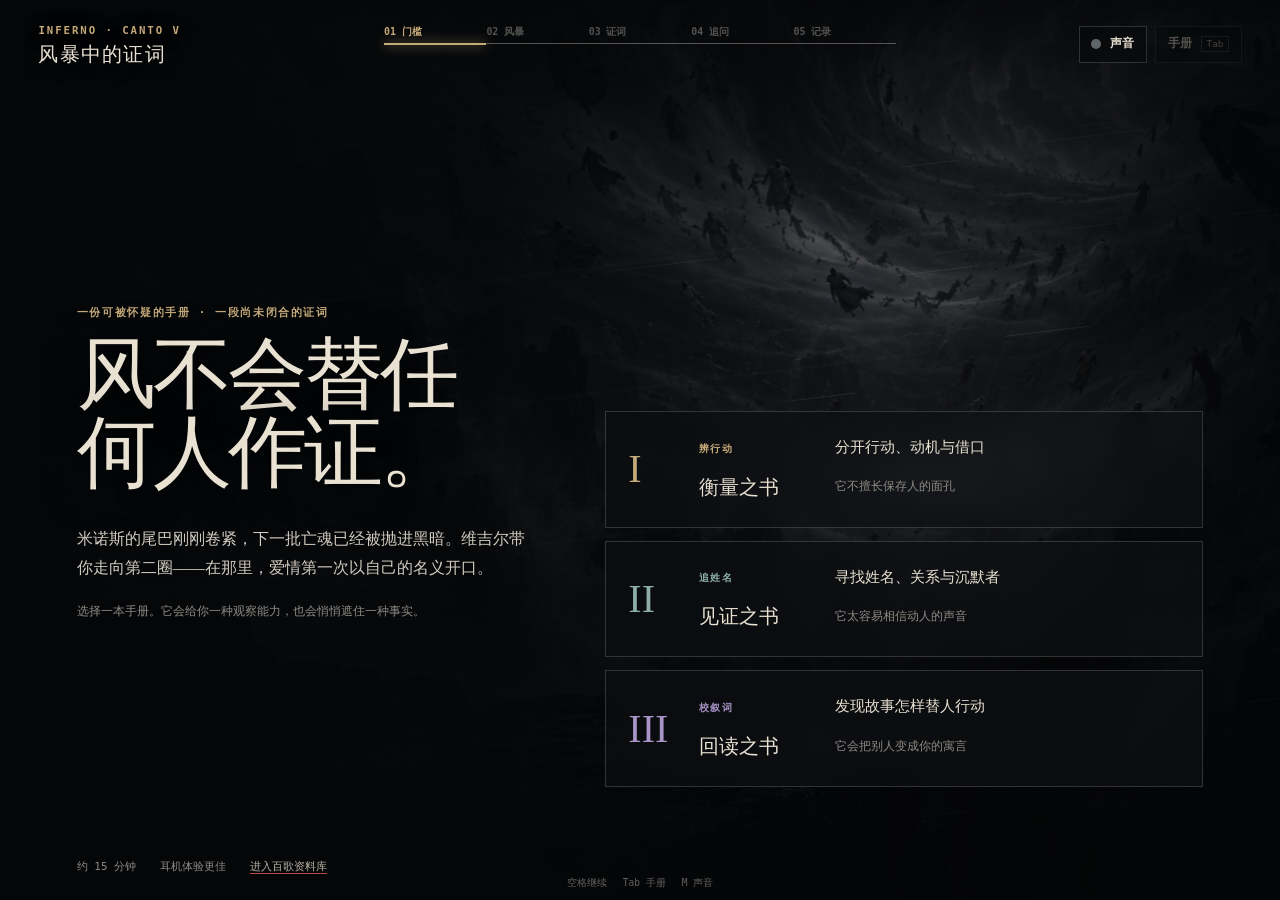
==== commit 574c48f8: "Tighten Canto V narrative continuity" ====
--- a/index.html
+++ b/index.html
@@ -92,6 +92,7 @@
         <div><span>风眼只能维持片刻</span><strong id="investigationTitle">选择要观察的现场</strong></div>
         <p id="investigationHint">观察不会给你答案，但会改变之后能够提出的问题。</p>
         <div class="observation-budget"><span id="budgetDots"></span><em id="budgetLabel"></em></div>
+        <button class="finish-observation" id="finishObservation" type="button" hidden>呼唤那两道影子</button>
       </section>
 
       <section class="question-deck" id="questionDeck" hidden>
--- a/prototype.css
+++ b/prototype.css
@@ -330,6 +330,18 @@
 .observation-budget i { width: .5rem; height: .5rem; border: 1px solid var(--role); border-radius: 50%; }
 .observation-budget i.is-used { background: var(--role); }
 .observation-budget em { color: #8f8b84; font: normal .64rem/1 var(--sans); }
+.finish-observation {
+  width: 100%;
+  margin-top: .9rem;
+  padding: .72rem .9rem;
+  border: 1px solid color-mix(in srgb, var(--role) 65%, transparent);
+  background: color-mix(in srgb, var(--role) 16%, rgba(6,8,10,.78));
+  color: var(--paper);
+  font: 700 .72rem/1 var(--sans);
+  letter-spacing: .08em;
+  cursor: pointer;
+}
+.finish-observation:hover, .finish-observation:focus-visible { background: color-mix(in srgb, var(--role) 28%, rgba(6,8,10,.72)); }
 .hotspot-layer { position: absolute; z-index: 10; inset: 0; pointer-events: none; }
 .hotspot {
   position: absolute;
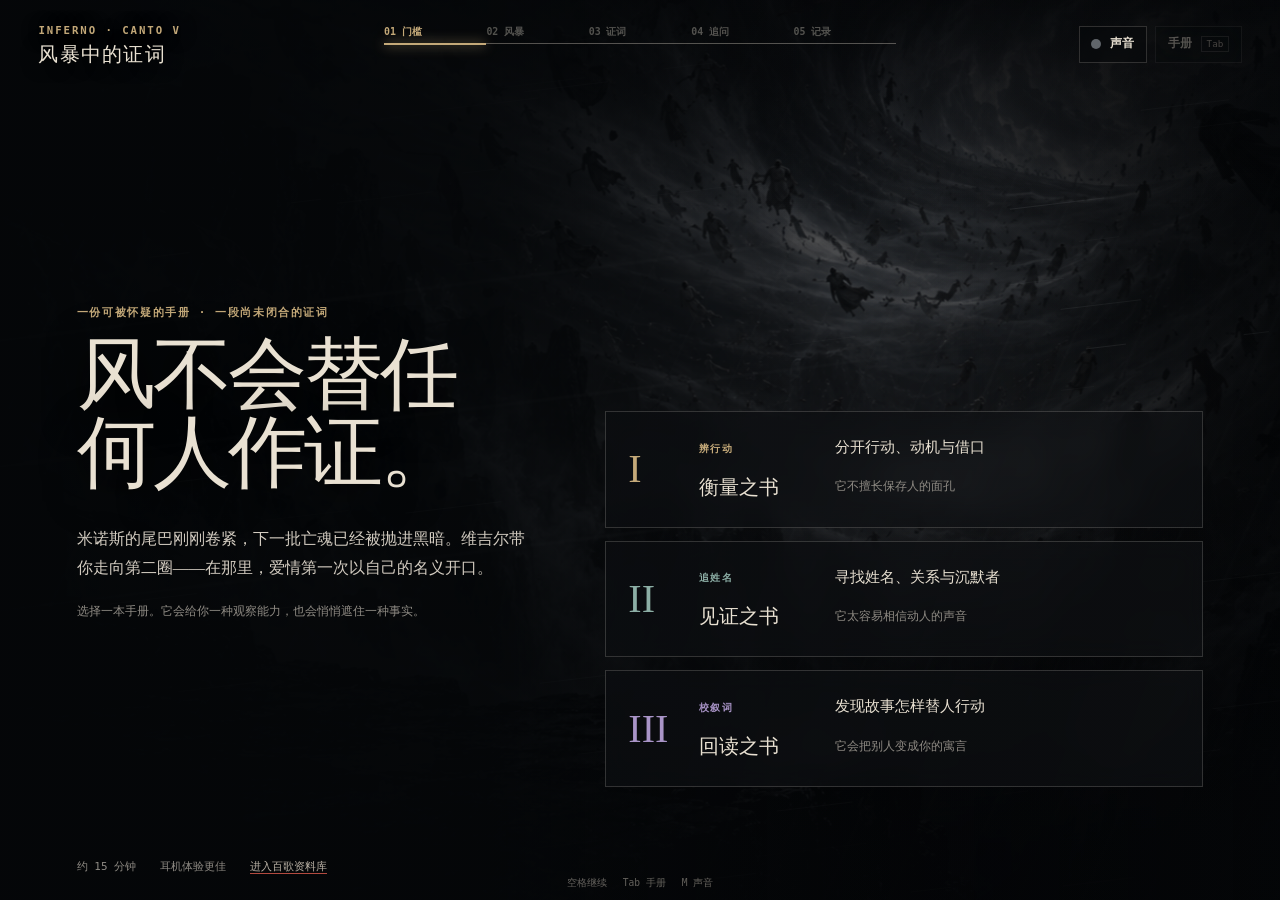
==== commit 765a786f: "Extend journey through Inferno canto ten" ====
--- a/index.html
+++ b/index.html
@@ -113,6 +113,7 @@
         <div class="ending-actions">
           <button id="restartButton" type="button">换一本手册，再走一次</button>
           <button id="openReadingFromEnding" type="button">核对原文与译文</button>
+          <a href="journey.html">继续第六歌：冰雨之下</a>
           <a href="atlas.html">进入百歌资料库</a>
         </div>
       </section>
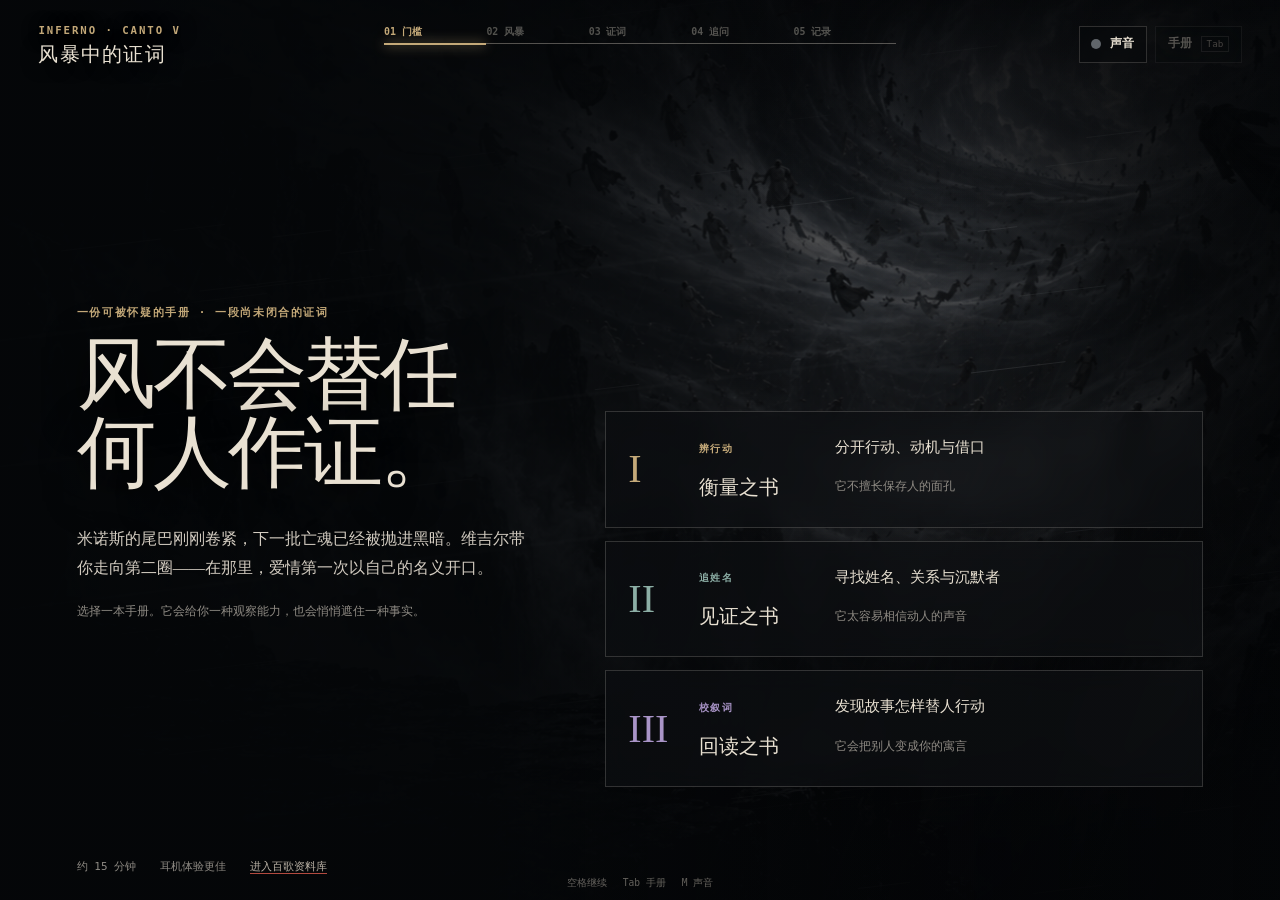
==== commit 8d911737: "Separate source reader from legacy game" ====
--- a/index.html
+++ b/index.html
@@ -75,7 +75,7 @@
           <em>发现故事怎样替人行动</em><b>它会把别人变成你的寓言</b>
         </button>
       </div>
-      <div class="opening-footer"><span>约 15 分钟</span><span>耳机体验更佳</span><a href="atlas.html">进入百歌资料库</a></div>
+      <div class="opening-footer"><span>约 15 分钟</span><span>耳机体验更佳</span><a href="atlas.html?v=reader2&amp;realm=inferno&amp;canto=5&amp;return=index.html">进入百歌资料库</a></div>
     </section>
 
     <section class="story" id="story" hidden aria-live="polite">
@@ -114,7 +114,7 @@
           <button id="restartButton" type="button">换一本手册，再走一次</button>
           <button id="openReadingFromEnding" type="button">核对原文与译文</button>
           <a href="journey.html">继续第六歌：冰雨之下</a>
-          <a href="atlas.html">进入百歌资料库</a>
+          <a href="atlas.html?v=reader2&amp;realm=inferno&amp;canto=5&amp;return=index.html">进入百歌资料库</a>
         </div>
       </section>
     </section>
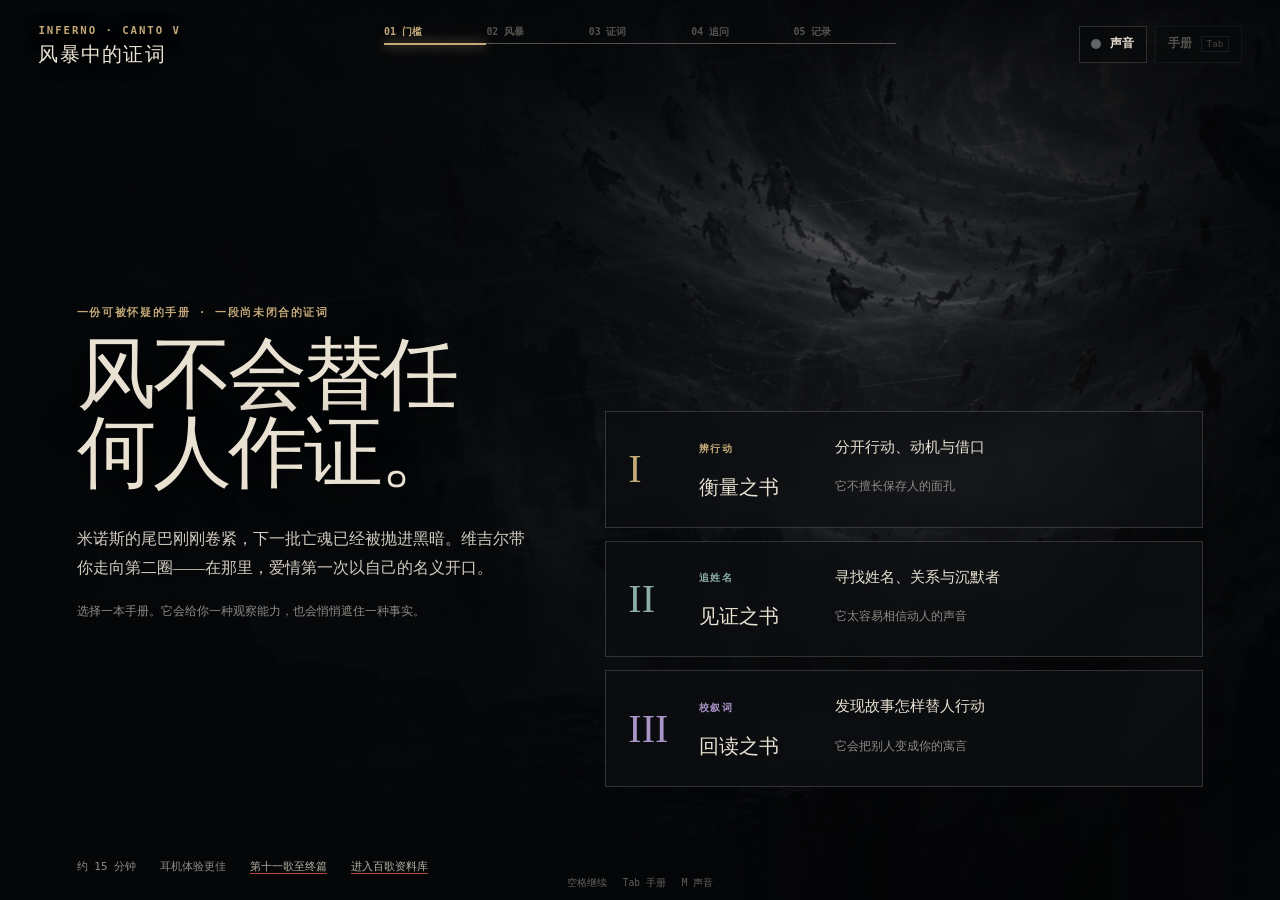
==== commit a2778b18: "Rebuild pilgrimage game" ====
--- a/index.html
+++ b/index.html
@@ -75,7 +75,7 @@
           <em>发现故事怎样替人行动</em><b>它会把别人变成你的寓言</b>
         </button>
       </div>
-      <div class="opening-footer"><span>约 15 分钟</span><span>耳机体验更佳</span><a href="atlas.html?v=reader2&amp;realm=inferno&amp;canto=5&amp;return=index.html">进入百歌资料库</a></div>
+      <div class="opening-footer"><span>约 15 分钟</span><span>耳机体验更佳</span><a href="pilgrimage.html">第十一歌至终篇</a><a href="atlas.html?v=reader3&amp;realm=inferno&amp;canto=5&amp;return=index.html">进入百歌资料库</a></div>
     </section>
 
     <section class="story" id="story" hidden aria-live="polite">
@@ -114,7 +114,7 @@
           <button id="restartButton" type="button">换一本手册，再走一次</button>
           <button id="openReadingFromEnding" type="button">核对原文与译文</button>
           <a href="journey.html">继续第六歌：冰雨之下</a>
-          <a href="atlas.html?v=reader2&amp;realm=inferno&amp;canto=5&amp;return=index.html">进入百歌资料库</a>
+          <a href="atlas.html?v=reader3&amp;realm=inferno&amp;canto=5&amp;return=index.html">进入百歌资料库</a>
         </div>
       </section>
     </section>
